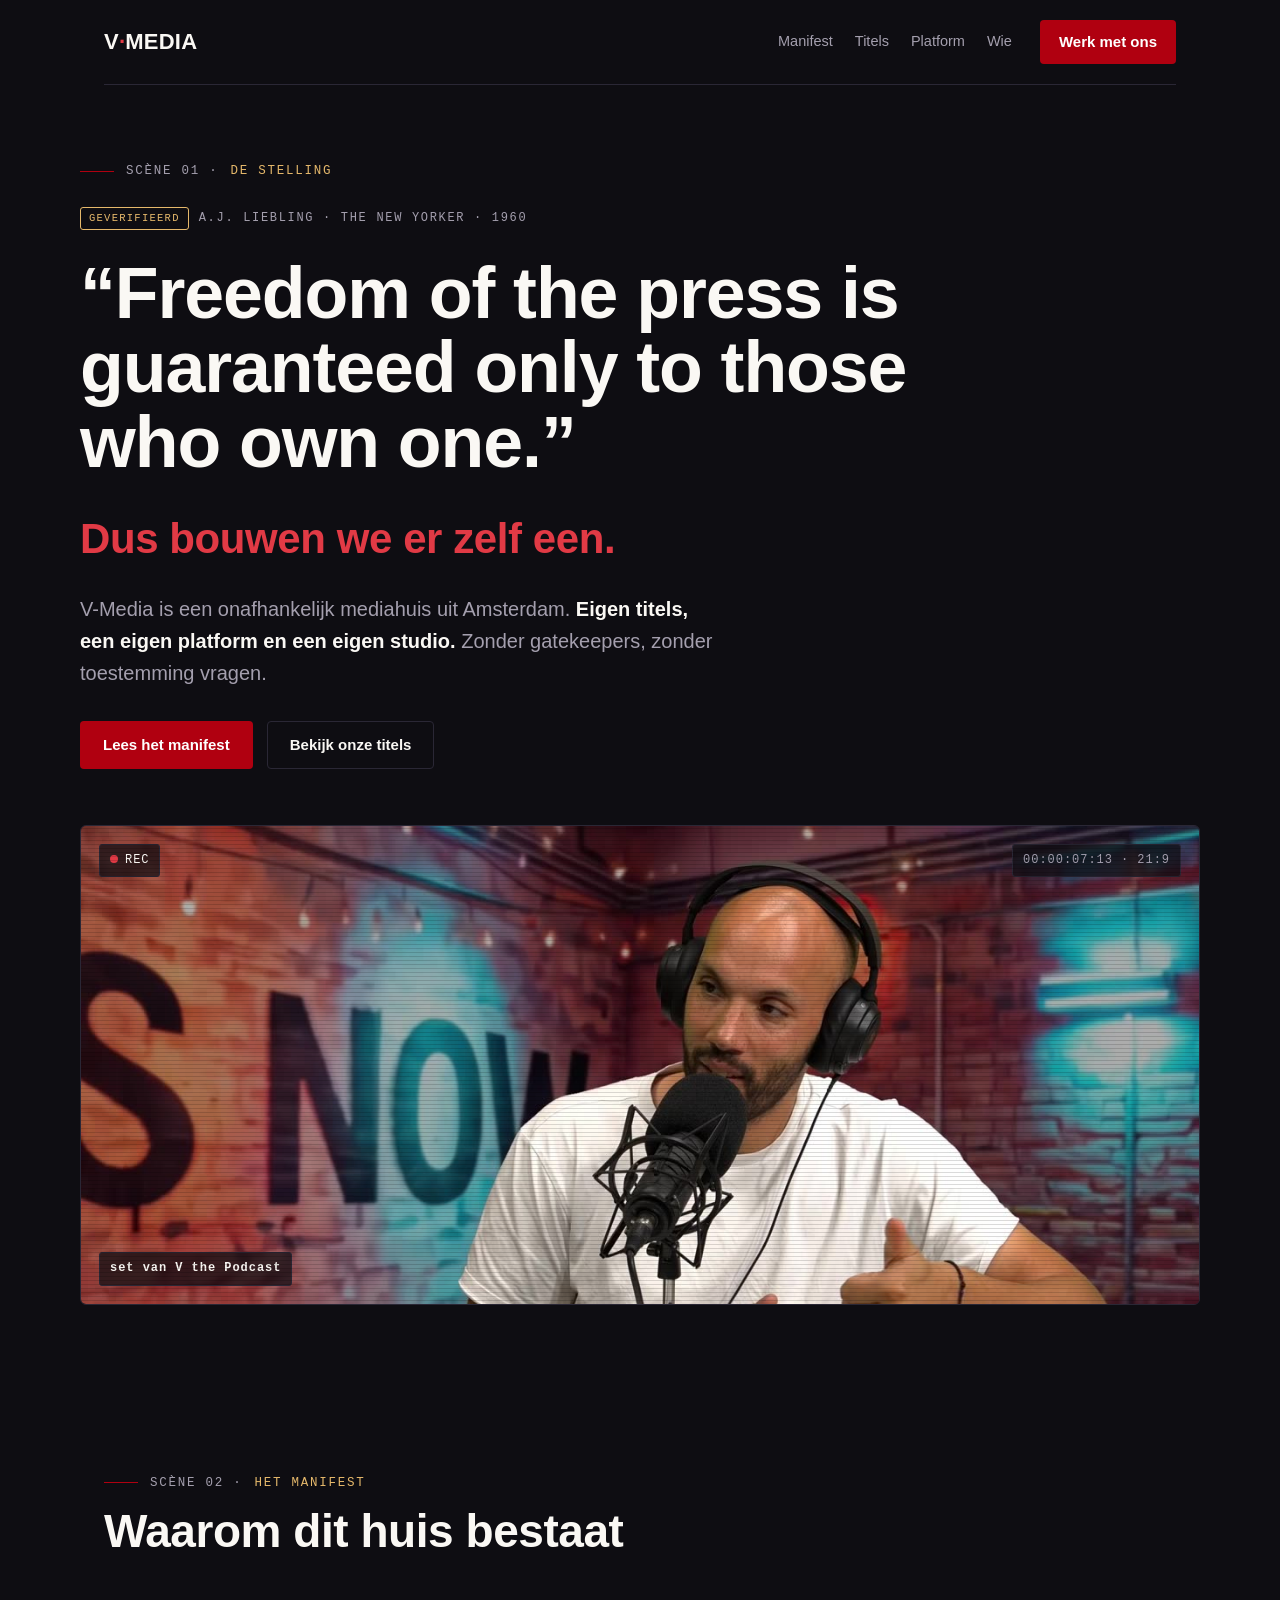
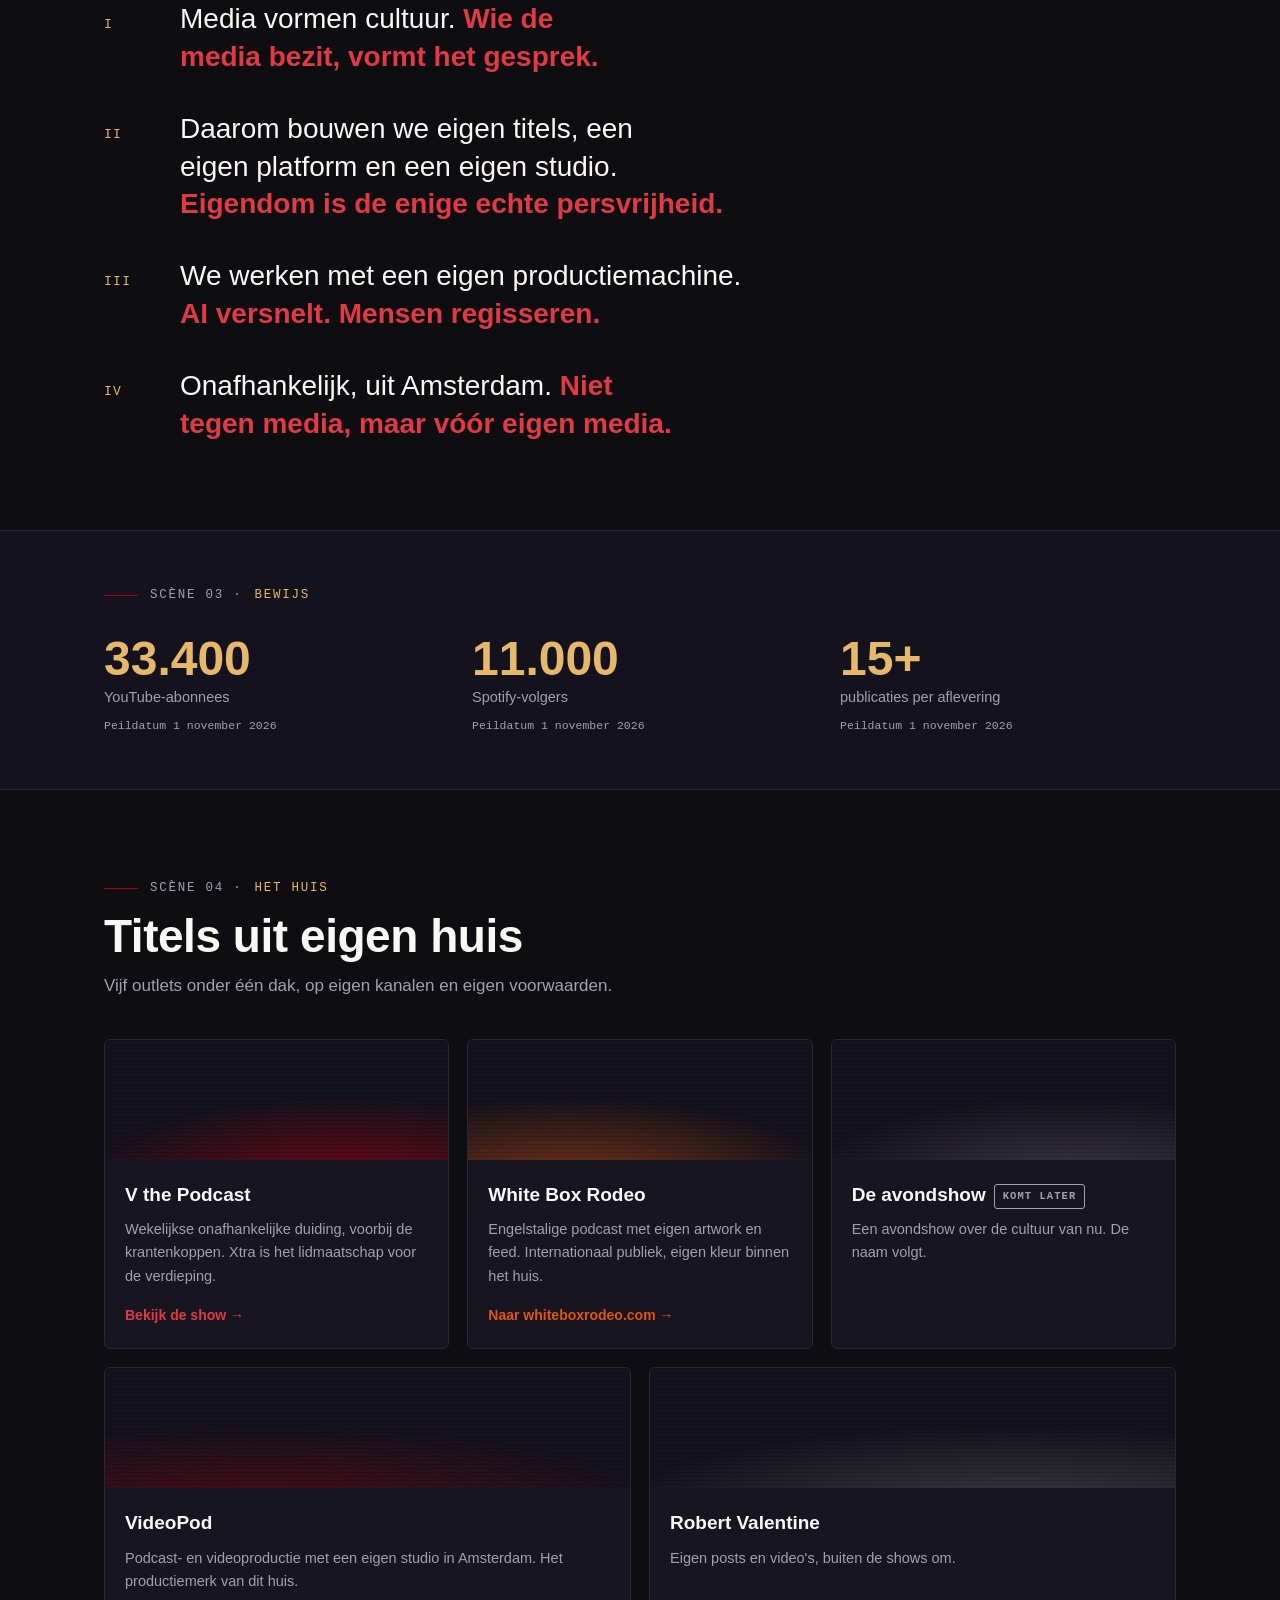
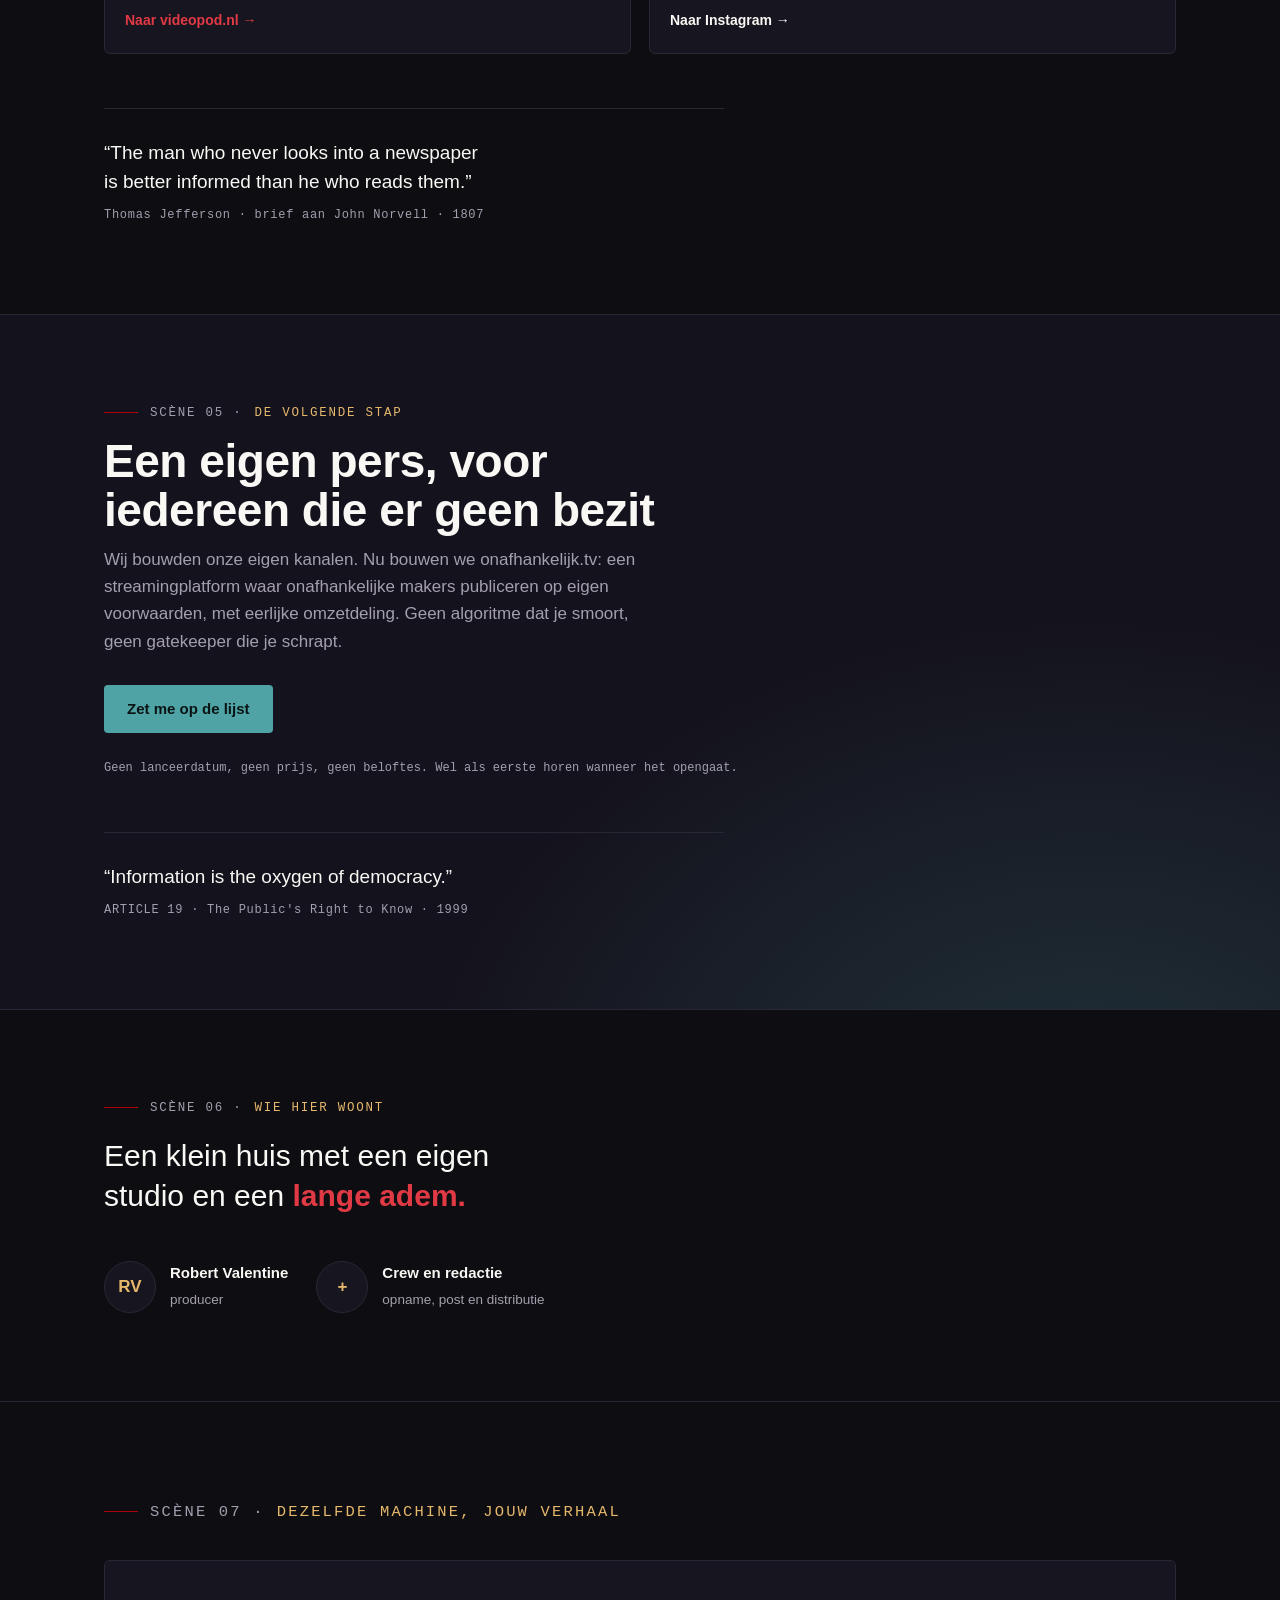
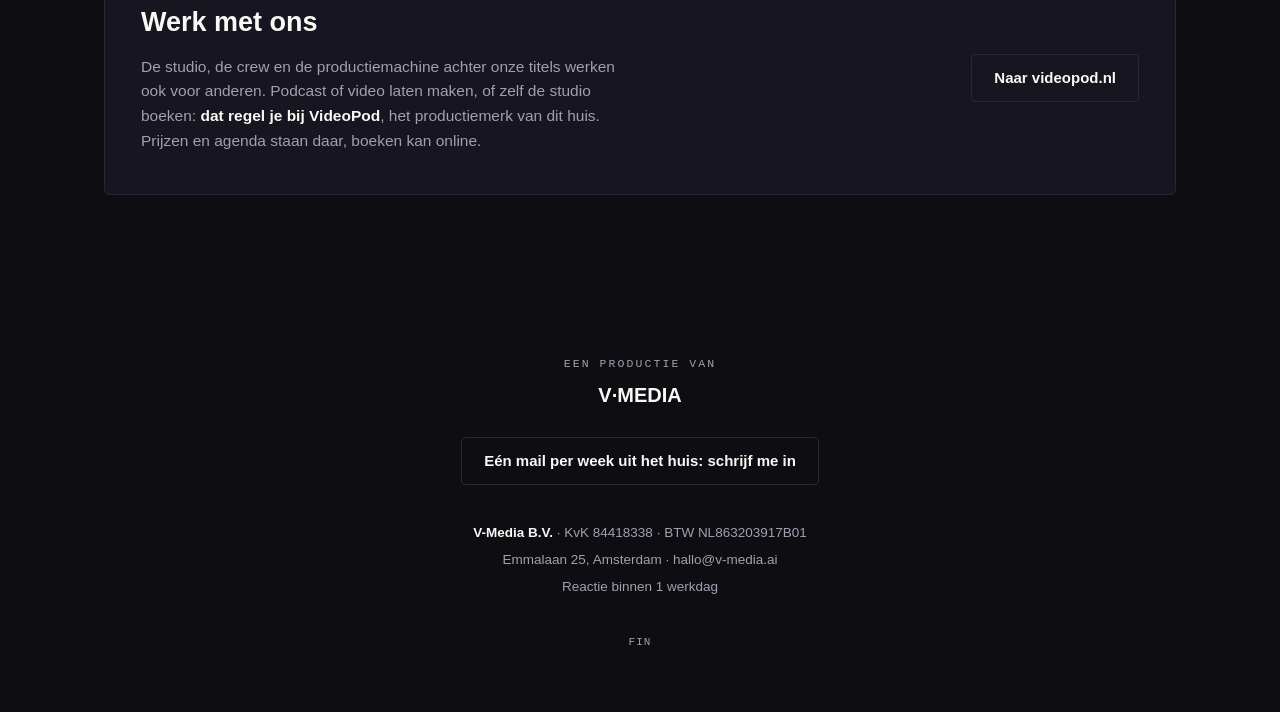
==== index.html @ cf132380 "Build van v-media-site 6c18a04 Co-Authored-By: Claude Opus 5.5 <noreply@anthropic.com> Claude-Sessio" ====
<!DOCTYPE html><!--jQRej7s9h_ayGuc3BGPLX--><html lang="nl" class="__variable_103bdb"><head><meta charSet="utf-8"/><meta name="viewport" content="width=device-width, initial-scale=1"/><link rel="preload" href="/_next/static/media/33553e7595b74ccf-s.p.woff2" as="font" crossorigin="" type="font/woff2"/><link rel="stylesheet" href="/_next/static/css/d4a048a63f5aab7f.css" data-precedence="next"/><link rel="preload" as="script" fetchPriority="low" href="/_next/static/chunks/webpack-fbfb137963a72838.js"/><script src="/_next/static/chunks/4bd1b696-c023c6e3521b1417.js" async=""></script><script src="/_next/static/chunks/255-2005b055456c798b.js" async=""></script><script src="/_next/static/chunks/main-app-2f49406aa0a2609e.js" async=""></script><script src="/_next/static/chunks/app/page-d8cf8e15bb39ef29.js" async=""></script><meta name="next-size-adjust" content=""/><title>V-Media, onafhankelijk mediahuis uit amsterdam</title><meta name="description" content="V-Media is een onafhankelijk mediahuis uit Amsterdam. Eigen titels, een eigen platform en een eigen studio. Zonder gatekeepers, zonder toestemming vragen."/><link rel="canonical" href="https://v-media.ai"/><meta property="og:title" content="V-Media, onafhankelijk mediahuis uit amsterdam"/><meta property="og:description" content="V-Media is een onafhankelijk mediahuis uit Amsterdam. Eigen titels, een eigen platform en een eigen studio. Zonder gatekeepers, zonder toestemming vragen."/><meta property="og:url" content="https://v-media.ai"/><meta property="og:site_name" content="V-Media"/><meta property="og:locale" content="nl_NL"/><meta property="og:type" content="website"/><meta name="twitter:card" content="summary"/><meta name="twitter:title" content="V-Media, onafhankelijk mediahuis uit amsterdam"/><meta name="twitter:description" content="V-Media is een onafhankelijk mediahuis uit Amsterdam. Eigen titels, een eigen platform en een eigen studio. Zonder gatekeepers, zonder toestemming vragen."/><link rel="icon" href="/icon.svg?996fd08e3b7fc9ab" type="image/svg+xml" sizes="any"/><script>document.documentElement.classList.add('js')</script><script type="application/ld+json">{"@context":"https://schema.org","@graph":[{"@type":"Organization","@id":"https://v-media.ai/#organisatie","name":"V-Media","legalName":"V-Media B.V.","description":"V-Media is een onafhankelijk mediahuis uit Amsterdam. Eigen titels, een eigen platform en een eigen studio. Zonder gatekeepers, zonder toestemming vragen.","url":"https://v-media.ai","email":"hallo@v-media.ai","vatID":"NL863203917B01","identifier":{"@type":"PropertyValue","propertyID":"KvK","value":"84418338"},"address":{"@type":"PostalAddress","streetAddress":"Emmalaan 25","addressLocality":"Amsterdam","addressCountry":"NL"},"sameAs":["https://videopod.nl","https://onafhankelijk.tv","https://whiteboxrodeo.com","https://vforvalentine.com"]},{"@type":"WebSite","@id":"https://v-media.ai/#website","url":"https://v-media.ai","name":"V-Media","inLanguage":"nl-NL","publisher":{"@id":"https://v-media.ai/#organisatie"}}]}</script><script src="/_next/static/chunks/polyfills-42372ed130431b0a.js" noModule=""></script></head><body><div hidden=""><!--$--><!--/$--></div><div class="wrap"><nav aria-label="Hoofdnavigatie"><a class="wordmark" href="#top">V<span>·</span>MEDIA</a><div class="links"><a href="#manifest">Manifest</a><a href="#titels">Titels</a><a href="#platform">Platform</a><a href="#wie">Wie</a></div><a class="btn btn-primary" href="#werkmetons">Werk met ons</a></nav></div><header class="hero wrap" id="top"><p class="scene">Scène 01 · <em>De stelling</em></p><p class="bronlabel"><span class="vlabel">Geverifieerd</span>A.J. Liebling<!-- --> · <!-- -->The New Yorker<!-- --> · <!-- -->1960</p><blockquote>“<!-- -->Freedom of the press is guaranteed only to those who own one.<!-- -->”</blockquote><p class="antwoord">Dus bouwen we er zelf een.</p><p class="sub">V-Media<!-- --> is een onafhankelijk mediahuis uit Amsterdam.<!-- --> <strong>Eigen titels, een eigen platform en een eigen studio.</strong> Zonder gatekeepers, zonder toestemming vragen.</p><div class="cta-row"><a class="btn btn-primary" href="#manifest">Lees het manifest</a><a class="btn btn-ghost" href="#titels">Bekijk onze titels</a></div><div class="frame"><video class="frame-video" autoPlay="" muted="" loop="" playsInline="" preload="metadata" poster="/hero-poster.jpg" aria-label="Robert Valentine aan het woord op de set van V the Podcast"><source src="/hero-loop.mp4" type="video/mp4"/></video><span class="chip rec"><i></i>REC</span><span class="chip tc">00:00:07:13 · 21:9</span><span class="chip cap"><b>set van V the Podcast</b></span></div></header><section id="manifest"><div class="wrap"><p class="scene">Scène 02 · <em>Het manifest</em></p><h2>Waarom dit huis bestaat</h2><div class="manifest-list"><div class="stelling rv"><span class="nr">I</span><p>Media vormen cultuur.<!-- --> <b>Wie de media bezit, vormt het gesprek.</b></p></div><div class="stelling rv"><span class="nr">II</span><p>Daarom bouwen we eigen titels, een eigen platform en een eigen studio.<!-- --> <b>Eigendom is de enige echte persvrijheid.</b></p></div><div class="stelling rv"><span class="nr">III</span><p>We werken met een eigen productiemachine.<!-- --> <b>AI versnelt. Mensen regisseren.</b></p></div><div class="stelling rv"><span class="nr">IV</span><p>Onafhankelijk, uit Amsterdam.<!-- --> <b>Niet tegen media, maar vóór eigen media.</b></p></div></div></div></section><section class="stats" aria-label="Kerncijfers"><div class="wrap"><p class="scene">Scène 03 · <em>Bewijs</em></p><div class="stats-grid"><div class="stat rv"><b data-count="33400">33.400</b><span>YouTube-abonnees</span><span class="stat-peildatum">Peildatum <!-- -->1 november 2026</span></div><div class="stat rv"><b data-count="11000">11.000</b><span>Spotify-volgers</span><span class="stat-peildatum">Peildatum <!-- -->1 november 2026</span></div><div class="stat rv"><b>15<!-- -->+</b><span>publicaties per aflevering</span><span class="stat-peildatum">Peildatum <!-- -->1 november 2026</span></div></div></div></section><section id="titels"><div class="wrap"><p class="scene">Scène 04 · <em>Het huis</em></p><h2>Titels uit eigen huis</h2><p class="lede">Vijf outlets onder één dak, op eigen kanalen en eigen voorwaarden.</p><div class="kamers"><div class="kamer k-v rv"><div class="beeld"></div><div class="body"><h3>V the Podcast</h3><p>Wekelijkse onafhankelijke duiding, voorbij de krantenkoppen. Xtra is het lidmaatschap voor de verdieping.</p><a class="link" href="https://vforvalentine.com" target="_blank" rel="noopener">Bekijk de show</a></div></div><div class="kamer k-wbr rv"><div class="beeld"></div><div class="body"><h3>White Box Rodeo</h3><p>Engelstalige podcast met eigen artwork en feed. Internationaal publiek, eigen kleur binnen het huis.</p><a class="link" href="https://whiteboxrodeo.com" target="_blank" rel="noopener">Naar whiteboxrodeo.com</a></div></div><div class="kamer k-avond rv"><div class="beeld"></div><div class="body"><h3>De avondshow<span class="badge">komt later</span></h3><p>Een avondshow over de cultuur van nu. De naam volgt.</p></div></div><div class="kamer k-videopod rv"><div class="beeld"></div><div class="body"><h3>VideoPod</h3><p>Podcast- en videoproductie met een eigen studio in Amsterdam. Het productiemerk van dit huis.</p><a class="link" href="https://videopod.nl" target="_blank" rel="noopener">Naar videopod.nl</a></div></div><div class="kamer k-robert rv"><div class="beeld"></div><div class="body"><h3>Robert Valentine</h3><p>Eigen posts en video&#x27;s, buiten de shows om.</p><a class="link" href="https://www.instagram.com/robertwvalentine/" target="_blank" rel="noopener">Naar Instagram</a></div></div></div><div class="tussenquote rv"><blockquote>“<!-- -->The man who never looks into a newspaper is better informed than he who reads them.<!-- -->”</blockquote><p class="bron">Thomas Jefferson · brief aan John Norvell · 1807</p></div></div></section><section class="platform" id="platform"><div class="wrap"><p class="scene">Scène 05 · <em>De volgende stap</em></p><h2>Een eigen pers, voor iedereen die er geen bezit</h2><p class="lede">Wij bouwden onze eigen kanalen. Nu bouwen we onafhankelijk.tv: een streamingplatform waar onafhankelijke makers publiceren op eigen voorwaarden, met eerlijke omzetdeling. Geen algoritme dat je smoort, geen gatekeeper die je schrapt.</p><div class="cta-row"><a class="btn btn-primary" href="mailto:hallo@v-media.ai?subject=Wachtlijst%20onafhankelijk.tv">Zet me op de lijst</a></div><p class="peildatum">Geen lanceerdatum, geen prijs, geen beloftes. Wel als eerste horen wanneer het opengaat.</p><div class="tussenquote rv"><blockquote>“<!-- -->Information is the oxygen of democracy.<!-- -->”</blockquote><p class="bron">ARTICLE 19 · The Public&#x27;s Right to Know · 1999</p></div></div></section><section class="missie" id="wie"><div class="wrap"><p class="scene">Scène 06 · <em>Wie hier woont</em></p><p class="statement">Een klein huis met een eigen studio en een<!-- --> <b>lange adem.</b></p><div class="team"><div class="lid rv"><span class="av" aria-hidden="true">RV</span><div><b>Robert Valentine</b><span>producer</span></div></div><div class="lid rv"><span class="av" aria-hidden="true">+</span><div><b>Crew en redactie</b><span>opname, post en distributie</span></div></div></div></div></section><section class="werk" id="werkmetons"><div class="wrap"><p class="scene">Scène 07 · <em>Dezelfde machine, jouw verhaal</em></p><div class="kader rv"><div><h3>Werk met ons</h3><p>De studio, de crew en de productiemachine achter onze titels werken ook voor anderen. Podcast of video laten maken, of zelf de studio boeken:<!-- --> <b>dat regel je bij VideoPod</b>, het productiemerk van dit huis. Prijzen en agenda staan daar, boeken kan online.</p></div><a class="btn btn-ghost" href="https://videopod.nl" target="_blank" rel="noopener">Naar videopod.nl</a></div></div></section><footer><div class="wrap"><p class="rol">Een productie van</p><p class="naam">V·MEDIA</p><div class="nieuwsbrief"><a class="btn btn-ghost" href="mailto:hallo@v-media.ai?subject=Nieuwsbrief%20V-Media">Eén mail per week uit het huis: schrijf me in</a></div><p class="cred"><b>V-Media B.V.</b> · KvK <!-- -->84418338<!-- --> · BTW <!-- -->NL863203917B01<br/>Emmalaan 25, Amsterdam<!-- --> · <a href="mailto:hallo@v-media.ai">hallo@v-media.ai</a><br/>Reactie binnen 1 werkdag</p><p class="eind">FIN</p></div></footer><!--$--><!--/$--><script src="/_next/static/chunks/webpack-fbfb137963a72838.js" id="_R_" async=""></script><script>(self.__next_f=self.__next_f||[]).push([0])</script><script>self.__next_f.push([1,"1:\"$Sreact.fragment\"\n2:I[9766,[],\"\"]\n3:I[8924,[],\"\"]\n11:I[7150,[],\"\"]\n:HL[\"/_next/static/media/33553e7595b74ccf-s.p.woff2\",\"font\",{\"crossOrigin\":\"\",\"type\":\"font/woff2\"}]\n:HL[\"/_next/static/css/d4a048a63f5aab7f.css\",\"style\"]\n"])</script><script>self.__next_f.push([1,"0:{\"P\":null,\"b\":\"jQRej7s9h-ayGuc3BGPLX\",\"p\":\"\",\"c\":[\"\",\"\"],\"i\":false,\"f\":[[[\"\",{\"children\":[\"__PAGE__\",{}]},\"$undefined\",\"$undefined\",true],[\"\",[\"$\",\"$1\",\"c\",{\"children\":[[[\"$\",\"link\",\"0\",{\"rel\":\"stylesheet\",\"href\":\"/_next/static/css/d4a048a63f5aab7f.css\",\"precedence\":\"next\",\"crossOrigin\":\"$undefined\",\"nonce\":\"$undefined\"}]],[\"$\",\"html\",null,{\"lang\":\"nl\",\"className\":\"__variable_103bdb\",\"children\":[[\"$\",\"head\",null,{\"children\":[[\"$\",\"script\",null,{\"dangerouslySetInnerHTML\":{\"__html\":\"document.documentElement.classList.add('js')\"}}],[\"$\",\"script\",null,{\"type\":\"application/ld+json\",\"dangerouslySetInnerHTML\":{\"__html\":\"{\\\"@context\\\":\\\"https://schema.org\\\",\\\"@graph\\\":[{\\\"@type\\\":\\\"Organization\\\",\\\"@id\\\":\\\"https://v-media.ai/#organisatie\\\",\\\"name\\\":\\\"V-Media\\\",\\\"legalName\\\":\\\"V-Media B.V.\\\",\\\"description\\\":\\\"V-Media is een onafhankelijk mediahuis uit Amsterdam. Eigen titels, een eigen platform en een eigen studio. Zonder gatekeepers, zonder toestemming vragen.\\\",\\\"url\\\":\\\"https://v-media.ai\\\",\\\"email\\\":\\\"hallo@v-media.ai\\\",\\\"vatID\\\":\\\"NL863203917B01\\\",\\\"identifier\\\":{\\\"@type\\\":\\\"PropertyValue\\\",\\\"propertyID\\\":\\\"KvK\\\",\\\"value\\\":\\\"84418338\\\"},\\\"address\\\":{\\\"@type\\\":\\\"PostalAddress\\\",\\\"streetAddress\\\":\\\"Emmalaan 25\\\",\\\"addressLocality\\\":\\\"Amsterdam\\\",\\\"addressCountry\\\":\\\"NL\\\"},\\\"sameAs\\\":[\\\"https://videopod.nl\\\",\\\"https://onafhankelijk.tv\\\",\\\"https://whiteboxrodeo.com\\\",\\\"https://vforvalentine.com\\\"]},{\\\"@type\\\":\\\"WebSite\\\",\\\"@id\\\":\\\"https://v-media.ai/#website\\\",\\\"url\\\":\\\"https://v-media.ai\\\",\\\"name\\\":\\\"V-Media\\\",\\\"inLanguage\\\":\\\"nl-NL\\\",\\\"publisher\\\":{\\\"@id\\\":\\\"https://v-media.ai/#organisatie\\\"}}]}\"}}]]}],[\"$\",\"body\",null,{\"children\":[\"$\",\"$L2\",null,{\"parallelRouterKey\":\"children\",\"error\":\"$undefined\",\"errorStyles\":\"$undefined\",\"errorScripts\":\"$undefined\",\"template\":[\"$\",\"$L3\",null,{}],\"templateStyles\":\"$undefined\",\"templateScripts\":\"$undefined\",\"notFound\":[[[\"$\",\"title\",null,{\"children\":\"404: This page could not be found.\"}],[\"$\",\"div\",null,{\"style\":{\"fontFamily\":\"system-ui,\\\"Segoe UI\\\",Roboto,Helvetica,Arial,sans-serif,\\\"Apple Color Emoji\\\",\\\"Segoe UI Emoji\\\"\",\"height\":\"100vh\",\"textAlign\":\"center\",\"display\":\"flex\",\"flexDirection\":\"column\",\"alignItems\":\"center\",\"justifyContent\":\"center\"},\"children\":[\"$\",\"div\",null,{\"children\":[[\"$\",\"style\",null,{\"dangerouslySetInnerHTML\":{\"__html\":\"body{color:#000;background:#fff;margin:0}.next-error-h1{border-right:1px solid rgba(0,0,0,.3)}@media (prefers-color-scheme:dark){body{color:#fff;background:#000}.next-error-h1{border-right:1px solid rgba(255,255,255,.3)}}\"}}],[\"$\",\"h1\",null,{\"className\":\"next-error-h1\",\"style\":{\"display\":\"inline-block\",\"margin\":\"0 20px 0 0\",\"padding\":\"0 23px 0 0\",\"fontSize\":24,\"fontWeight\":500,\"verticalAlign\":\"top\",\"lineHeight\":\"49px\"},\"children\":404}],[\"$\",\"div\",null,{\"style\":{\"display\":\"inline-block\"},\"children\":[\"$\",\"h2\",null,{\"style\":{\"fontSize\":14,\"fontWeight\":400,\"lineHeight\":\"49px\",\"margin\":0},\"children\":\"This page could not be found.\"}]}]]}]}]],[]],\"forbidden\":\"$undefined\",\"unauthorized\":\"$undefined\"}]}]]}]]}],{\"children\":[\"__PAGE__\",[\"$\",\"$1\",\"c\",{\"children\":[[[\"$\",\"div\",null,{\"className\":\"wrap\",\"children\":[\"$\",\"nav\",null,{\"aria-label\":\"Hoofdnavigatie\",\"children\":[[\"$\",\"a\",null,{\"className\":\"wordmark\",\"href\":\"#top\",\"children\":[\"V\",[\"$\",\"span\",null,{\"children\":\"·\"}],\"MEDIA\"]}],[\"$\",\"div\",null,{\"className\":\"links\",\"children\":[[\"$\",\"a\",null,{\"href\":\"#manifest\",\"children\":\"Manifest\"}],[\"$\",\"a\",null,{\"href\":\"#titels\",\"children\":\"Titels\"}],[\"$\",\"a\",null,{\"href\":\"#platform\",\"children\":\"Platform\"}],[\"$\",\"a\",null,{\"href\":\"#wie\",\"children\":\"Wie\"}]]}],[\"$\",\"a\",null,{\"className\":\"btn btn-primary\",\"href\":\"#werkmetons\",\"children\":\"Werk met ons\"}]]}]}],[\"$\",\"header\",null,{\"className\":\"hero wrap\",\"id\":\"top\",\"children\":[[\"$\",\"p\",null,{\"className\":\"scene\",\"children\":[\"Scène 01 · \",[\"$\",\"em\",null,{\"children\":\"De stelling\"}]]}],[\"$\",\"p\",null,{\"className\":\"bronlabel\",\"children\":[[\"$\",\"span\",null,{\"className\":\"vlabel\",\"children\":\"Geverifieerd\"}],\"A.J. Liebling\",\" · \",\"The New Yorker\",\" · \",1960]}],[\"$\",\"blockquote\",null,{\"children\":[\"“\",\"Freedom of the press is guaranteed only to those who own one.\",\"”\"]}],[\"$\",\"p\",null,{\"className\":\"antwoord\",\"children\":\"Dus bouwen we er zelf een.\"}],[\"$\",\"p\",null,{\"className\":\"sub\",\"children\":[\"V-Media\",\" is een onafhankelijk mediahuis uit Amsterdam.\",\" \",[\"$\",\"strong\",null,{\"children\":\"Eigen titels, een eigen platform en een eigen studio.\"}],\" Zonder gatekeepers, zonder toestemming vragen.\"]}],[\"$\",\"div\",null,{\"className\":\"cta-row\",\"children\":[\"$L4\",\"$L5\"]}],\"$L6\"]}],\"$L7\",\"$L8\",\"$L9\",\"$La\",\"$Lb\",\"$Lc\",\"$Ld\",\"$Le\"],null,\"$Lf\"]}],{},null,false]},null,false],\"$L10\",false]],\"m\":\"$undefined\",\"G\":[\"$11\",[]],\"s\":false,\"S\":true}\n"])</script><script>self.__next_f.push([1,"12:I[364,[\"974\",\"static/chunks/app/page-d8cf8e15bb39ef29.js\"],\"Effects\"]\n13:I[4431,[],\"OutletBoundary\"]\n15:I[5278,[],\"AsyncMetadataOutlet\"]\n17:I[4431,[],\"ViewportBoundary\"]\n19:I[4431,[],\"MetadataBoundary\"]\n1a:\"$Sreact.suspense\"\n4:[\"$\",\"a\",null,{\"className\":\"btn btn-primary\",\"href\":\"#manifest\",\"children\":\"Lees het manifest\"}]\n5:[\"$\",\"a\",null,{\"className\":\"btn btn-ghost\",\"href\":\"#titels\",\"children\":\"Bekijk onze titels\"}]\n6:[\"$\",\"div\",null,{\"className\":\"frame\",\"children\":[[\"$\",\"video\",null,{\"className\":\"frame-video\",\"autoPlay\":true,\"muted\":true,\"loop\":true,\"playsInline\":true,\"preload\":\"metadata\",\"poster\":\"/hero-poster.jpg\",\"aria-label\":\"Robert Valentine aan het woord op de set van V the Podcast\",\"children\":[\"$\",\"source\",null,{\"src\":\"/hero-loop.mp4\",\"type\":\"video/mp4\"}]}],[\"$\",\"span\",null,{\"className\":\"chip rec\",\"children\":[[\"$\",\"i\",null,{}],\"REC\"]}],[\"$\",\"span\",null,{\"className\":\"chip tc\",\"children\":\"00:00:07:13 · 21:9\"}],[\"$\",\"span\",null,{\"className\":\"chip cap\",\"children\":[\"$\",\"b\",null,{\"children\":\"set van V the Podcast\"}]}]]}]\n"])</script><script>self.__next_f.push([1,"7:[\"$\",\"section\",null,{\"id\":\"manifest\",\"children\":[\"$\",\"div\",null,{\"className\":\"wrap\",\"children\":[[\"$\",\"p\",null,{\"className\":\"scene\",\"children\":[\"Scène 02 · \",[\"$\",\"em\",null,{\"children\":\"Het manifest\"}]]}],[\"$\",\"h2\",null,{\"children\":\"Waarom dit huis bestaat\"}],[\"$\",\"div\",null,{\"className\":\"manifest-list\",\"children\":[[\"$\",\"div\",\"I\",{\"className\":\"stelling rv\",\"children\":[[\"$\",\"span\",null,{\"className\":\"nr\",\"children\":\"I\"}],[\"$\",\"p\",null,{\"children\":[\"Media vormen cultuur.\",\" \",[\"$\",\"b\",null,{\"children\":\"Wie de media bezit, vormt het gesprek.\"}]]}]]}],[\"$\",\"div\",\"II\",{\"className\":\"stelling rv\",\"children\":[[\"$\",\"span\",null,{\"className\":\"nr\",\"children\":\"II\"}],[\"$\",\"p\",null,{\"children\":[\"Daarom bouwen we eigen titels, een eigen platform en een eigen studio.\",\" \",[\"$\",\"b\",null,{\"children\":\"Eigendom is de enige echte persvrijheid.\"}]]}]]}],[\"$\",\"div\",\"III\",{\"className\":\"stelling rv\",\"children\":[[\"$\",\"span\",null,{\"className\":\"nr\",\"children\":\"III\"}],[\"$\",\"p\",null,{\"children\":[\"We werken met een eigen productiemachine.\",\" \",[\"$\",\"b\",null,{\"children\":\"AI versnelt. Mensen regisseren.\"}]]}]]}],[\"$\",\"div\",\"IV\",{\"className\":\"stelling rv\",\"children\":[[\"$\",\"span\",null,{\"className\":\"nr\",\"children\":\"IV\"}],[\"$\",\"p\",null,{\"children\":[\"Onafhankelijk, uit Amsterdam.\",\" \",[\"$\",\"b\",null,{\"children\":\"Niet tegen media, maar vóór eigen media.\"}]]}]]}]]}]]}]}]\n"])</script><script>self.__next_f.push([1,"8:[\"$\",\"section\",null,{\"className\":\"stats\",\"aria-label\":\"Kerncijfers\",\"children\":[\"$\",\"div\",null,{\"className\":\"wrap\",\"children\":[[\"$\",\"p\",null,{\"className\":\"scene\",\"children\":[\"Scène 03 · \",[\"$\",\"em\",null,{\"children\":\"Bewijs\"}]]}],[\"$\",\"div\",null,{\"className\":\"stats-grid\",\"children\":[[\"$\",\"div\",\"YouTube-abonnees\",{\"className\":\"stat rv\",\"children\":[[\"$\",\"b\",null,{\"data-count\":33400,\"children\":[\"33.400\",\"\"]}],[\"$\",\"span\",null,{\"children\":\"YouTube-abonnees\"}],[\"$\",\"span\",null,{\"className\":\"stat-peildatum\",\"children\":[\"Peildatum \",\"1 november 2026\"]}]]}],[\"$\",\"div\",\"Spotify-volgers\",{\"className\":\"stat rv\",\"children\":[[\"$\",\"b\",null,{\"data-count\":11000,\"children\":[\"11.000\",\"\"]}],[\"$\",\"span\",null,{\"children\":\"Spotify-volgers\"}],[\"$\",\"span\",null,{\"className\":\"stat-peildatum\",\"children\":[\"Peildatum \",\"1 november 2026\"]}]]}],[\"$\",\"div\",\"publicaties per aflevering\",{\"className\":\"stat rv\",\"children\":[[\"$\",\"b\",null,{\"data-count\":\"$undefined\",\"children\":[\"15\",\"+\"]}],[\"$\",\"span\",null,{\"children\":\"publicaties per aflevering\"}],[\"$\",\"span\",null,{\"className\":\"stat-peildatum\",\"children\":[\"Peildatum \",\"1 november 2026\"]}]]}]]}]]}]}]\n"])</script><script>self.__next_f.push([1,"9:[\"$\",\"section\",null,{\"id\":\"titels\",\"children\":[\"$\",\"div\",null,{\"className\":\"wrap\",\"children\":[[\"$\",\"p\",null,{\"className\":\"scene\",\"children\":[\"Scène 04 · \",[\"$\",\"em\",null,{\"children\":\"Het huis\"}]]}],[\"$\",\"h2\",null,{\"children\":\"Titels uit eigen huis\"}],[\"$\",\"p\",null,{\"className\":\"lede\",\"children\":\"Vijf outlets onder één dak, op eigen kanalen en eigen voorwaarden.\"}],[\"$\",\"div\",null,{\"className\":\"kamers\",\"children\":[[\"$\",\"div\",\"v-the-podcast\",{\"className\":\"kamer k-v rv\",\"children\":[[\"$\",\"div\",null,{\"className\":\"beeld\"}],[\"$\",\"div\",null,{\"className\":\"body\",\"children\":[[\"$\",\"h3\",null,{\"children\":[\"V the Podcast\",\"$undefined\"]}],[\"$\",\"p\",null,{\"children\":\"Wekelijkse onafhankelijke duiding, voorbij de krantenkoppen. Xtra is het lidmaatschap voor de verdieping.\"}],[\"$\",\"a\",null,{\"className\":\"link\",\"href\":\"https://vforvalentine.com\",\"target\":\"_blank\",\"rel\":\"noopener\",\"children\":\"Bekijk de show\"}]]}]]}],[\"$\",\"div\",\"white-box-rodeo\",{\"className\":\"kamer k-wbr rv\",\"children\":[[\"$\",\"div\",null,{\"className\":\"beeld\"}],[\"$\",\"div\",null,{\"className\":\"body\",\"children\":[[\"$\",\"h3\",null,{\"children\":[\"White Box Rodeo\",\"$undefined\"]}],[\"$\",\"p\",null,{\"children\":\"Engelstalige podcast met eigen artwork en feed. Internationaal publiek, eigen kleur binnen het huis.\"}],[\"$\",\"a\",null,{\"className\":\"link\",\"href\":\"https://whiteboxrodeo.com\",\"target\":\"_blank\",\"rel\":\"noopener\",\"children\":\"Naar whiteboxrodeo.com\"}]]}]]}],[\"$\",\"div\",\"avondshow\",{\"className\":\"kamer k-avond rv\",\"children\":[[\"$\",\"div\",null,{\"className\":\"beeld\"}],[\"$\",\"div\",null,{\"className\":\"body\",\"children\":[[\"$\",\"h3\",null,{\"children\":[\"De avondshow\",[\"$\",\"span\",null,{\"className\":\"badge\",\"children\":\"komt later\"}]]}],[\"$\",\"p\",null,{\"children\":\"Een avondshow over de cultuur van nu. De naam volgt.\"}],\"$undefined\"]}]]}],[\"$\",\"div\",\"videopod\",{\"className\":\"kamer k-videopod rv\",\"children\":[[\"$\",\"div\",null,{\"className\":\"beeld\"}],[\"$\",\"div\",null,{\"className\":\"body\",\"children\":[[\"$\",\"h3\",null,{\"children\":[\"VideoPod\",\"$undefined\"]}],[\"$\",\"p\",null,{\"children\":\"Podcast- en videoproductie met een eigen studio in Amsterdam. Het productiemerk van dit huis.\"}],[\"$\",\"a\",null,{\"className\":\"link\",\"href\":\"https://videopod.nl\",\"target\":\"_blank\",\"rel\":\"noopener\",\"children\":\"Naar videopod.nl\"}]]}]]}],[\"$\",\"div\",\"robert-valentine\",{\"className\":\"kamer k-robert rv\",\"children\":[[\"$\",\"div\",null,{\"className\":\"beeld\"}],[\"$\",\"div\",null,{\"className\":\"body\",\"children\":[[\"$\",\"h3\",null,{\"children\":[\"Robert Valentine\",\"$undefined\"]}],[\"$\",\"p\",null,{\"children\":\"Eigen posts en video's, buiten de shows om.\"}],[\"$\",\"a\",null,{\"className\":\"link\",\"href\":\"https://www.instagram.com/robertwvalentine/\",\"target\":\"_blank\",\"rel\":\"noopener\",\"children\":\"Naar Instagram\"}]]}]]}]]}],[\"$\",\"div\",null,{\"className\":\"tussenquote rv\",\"children\":[[\"$\",\"blockquote\",null,{\"children\":[\"“\",\"The man who never looks into a newspaper is better informed than he who reads them.\",\"”\"]}],[\"$\",\"p\",null,{\"className\":\"bron\",\"children\":\"Thomas Jefferson · brief aan John Norvell · 1807\"}]]}]]}]}]\n"])</script><script>self.__next_f.push([1,"a:[\"$\",\"section\",null,{\"className\":\"platform\",\"id\":\"platform\",\"children\":[\"$\",\"div\",null,{\"className\":\"wrap\",\"children\":[[\"$\",\"p\",null,{\"className\":\"scene\",\"children\":[\"Scène 05 · \",[\"$\",\"em\",null,{\"children\":\"De volgende stap\"}]]}],[\"$\",\"h2\",null,{\"children\":\"Een eigen pers, voor iedereen die er geen bezit\"}],[\"$\",\"p\",null,{\"className\":\"lede\",\"children\":\"Wij bouwden onze eigen kanalen. Nu bouwen we onafhankelijk.tv: een streamingplatform waar onafhankelijke makers publiceren op eigen voorwaarden, met eerlijke omzetdeling. Geen algoritme dat je smoort, geen gatekeeper die je schrapt.\"}],[\"$\",\"div\",null,{\"className\":\"cta-row\",\"children\":[\"$\",\"a\",null,{\"className\":\"btn btn-primary\",\"href\":\"mailto:hallo@v-media.ai?subject=Wachtlijst%20onafhankelijk.tv\",\"children\":\"Zet me op de lijst\"}]}],[\"$\",\"p\",null,{\"className\":\"peildatum\",\"children\":\"Geen lanceerdatum, geen prijs, geen beloftes. Wel als eerste horen wanneer het opengaat.\"}],[\"$\",\"div\",null,{\"className\":\"tussenquote rv\",\"children\":[[\"$\",\"blockquote\",null,{\"children\":[\"“\",\"Information is the oxygen of democracy.\",\"”\"]}],[\"$\",\"p\",null,{\"className\":\"bron\",\"children\":\"ARTICLE 19 · The Public's Right to Know · 1999\"}]]}]]}]}]\n"])</script><script>self.__next_f.push([1,"b:[\"$\",\"section\",null,{\"className\":\"missie\",\"id\":\"wie\",\"children\":[\"$\",\"div\",null,{\"className\":\"wrap\",\"children\":[[\"$\",\"p\",null,{\"className\":\"scene\",\"children\":[\"Scène 06 · \",[\"$\",\"em\",null,{\"children\":\"Wie hier woont\"}]]}],[\"$\",\"p\",null,{\"className\":\"statement\",\"children\":[\"Een klein huis met een eigen studio en een\",\" \",[\"$\",\"b\",null,{\"children\":\"lange adem.\"}]]}],[\"$\",\"div\",null,{\"className\":\"team\",\"children\":[[\"$\",\"div\",\"Robert Valentine\",{\"className\":\"lid rv\",\"children\":[[\"$\",\"span\",null,{\"className\":\"av\",\"aria-hidden\":\"true\",\"children\":\"RV\"}],[\"$\",\"div\",null,{\"children\":[[\"$\",\"b\",null,{\"children\":\"Robert Valentine\"}],[\"$\",\"span\",null,{\"children\":\"producer\"}]]}]]}],[\"$\",\"div\",\"Crew en redactie\",{\"className\":\"lid rv\",\"children\":[[\"$\",\"span\",null,{\"className\":\"av\",\"aria-hidden\":\"true\",\"children\":\"+\"}],[\"$\",\"div\",null,{\"children\":[[\"$\",\"b\",null,{\"children\":\"Crew en redactie\"}],[\"$\",\"span\",null,{\"children\":\"opname, post en distributie\"}]]}]]}]]}]]}]}]\n"])</script><script>self.__next_f.push([1,"c:[\"$\",\"section\",null,{\"className\":\"werk\",\"id\":\"werkmetons\",\"children\":[\"$\",\"div\",null,{\"className\":\"wrap\",\"children\":[[\"$\",\"p\",null,{\"className\":\"scene\",\"children\":[\"Scène 07 · \",[\"$\",\"em\",null,{\"children\":\"Dezelfde machine, jouw verhaal\"}]]}],[\"$\",\"div\",null,{\"className\":\"kader rv\",\"children\":[[\"$\",\"div\",null,{\"children\":[[\"$\",\"h3\",null,{\"children\":\"Werk met ons\"}],[\"$\",\"p\",null,{\"children\":[\"De studio, de crew en de productiemachine achter onze titels werken ook voor anderen. Podcast of video laten maken, of zelf de studio boeken:\",\" \",[\"$\",\"b\",null,{\"children\":\"dat regel je bij VideoPod\"}],\", het productiemerk van dit huis. Prijzen en agenda staan daar, boeken kan online.\"]}]]}],[\"$\",\"a\",null,{\"className\":\"btn btn-ghost\",\"href\":\"https://videopod.nl\",\"target\":\"_blank\",\"rel\":\"noopener\",\"children\":\"Naar videopod.nl\"}]]}]]}]}]\n"])</script><script>self.__next_f.push([1,"d:[\"$\",\"footer\",null,{\"children\":[\"$\",\"div\",null,{\"className\":\"wrap\",\"children\":[[\"$\",\"p\",null,{\"className\":\"rol\",\"children\":\"Een productie van\"}],[\"$\",\"p\",null,{\"className\":\"naam\",\"children\":\"V·MEDIA\"}],[\"$\",\"div\",null,{\"className\":\"nieuwsbrief\",\"children\":[\"$\",\"a\",null,{\"className\":\"btn btn-ghost\",\"href\":\"mailto:hallo@v-media.ai?subject=Nieuwsbrief%20V-Media\",\"children\":\"Eén mail per week uit het huis: schrijf me in\"}]}],[\"$\",\"p\",null,{\"className\":\"cred\",\"children\":[[\"$\",\"b\",null,{\"children\":\"V-Media B.V.\"}],\" · KvK \",\"84418338\",\" · BTW \",\"NL863203917B01\",[\"$\",\"br\",null,{}],\"Emmalaan 25, Amsterdam\",\" · \",[\"$\",\"a\",null,{\"href\":\"mailto:hallo@v-media.ai\",\"children\":\"hallo@v-media.ai\"}],[\"$\",\"br\",null,{}],\"Reactie binnen 1 werkdag\"]}],[\"$\",\"p\",null,{\"className\":\"eind\",\"children\":\"FIN\"}]]}]}]\n"])</script><script>self.__next_f.push([1,"e:[\"$\",\"$L12\",null,{}]\nf:[\"$\",\"$L13\",null,{\"children\":[\"$L14\",[\"$\",\"$L15\",null,{\"promise\":\"$@16\"}]]}]\n10:[\"$\",\"$1\",\"h\",{\"children\":[null,[[\"$\",\"$L17\",null,{\"children\":\"$L18\"}],[\"$\",\"meta\",null,{\"name\":\"next-size-adjust\",\"content\":\"\"}]],[\"$\",\"$L19\",null,{\"children\":[\"$\",\"div\",null,{\"hidden\":true,\"children\":[\"$\",\"$1a\",null,{\"fallback\":null,\"children\":\"$L1b\"}]}]}]]}]\n"])</script><script>self.__next_f.push([1,"18:[[\"$\",\"meta\",\"0\",{\"charSet\":\"utf-8\"}],[\"$\",\"meta\",\"1\",{\"name\":\"viewport\",\"content\":\"width=device-width, initial-scale=1\"}]]\n14:null\n"])</script><script>self.__next_f.push([1,"1c:I[622,[],\"IconMark\"]\n"])</script><script>self.__next_f.push([1,"16:{\"metadata\":[[\"$\",\"title\",\"0\",{\"children\":\"V-Media, onafhankelijk mediahuis uit amsterdam\"}],[\"$\",\"meta\",\"1\",{\"name\":\"description\",\"content\":\"V-Media is een onafhankelijk mediahuis uit Amsterdam. Eigen titels, een eigen platform en een eigen studio. Zonder gatekeepers, zonder toestemming vragen.\"}],[\"$\",\"link\",\"2\",{\"rel\":\"canonical\",\"href\":\"https://v-media.ai\"}],[\"$\",\"meta\",\"3\",{\"property\":\"og:title\",\"content\":\"V-Media, onafhankelijk mediahuis uit amsterdam\"}],[\"$\",\"meta\",\"4\",{\"property\":\"og:description\",\"content\":\"V-Media is een onafhankelijk mediahuis uit Amsterdam. Eigen titels, een eigen platform en een eigen studio. Zonder gatekeepers, zonder toestemming vragen.\"}],[\"$\",\"meta\",\"5\",{\"property\":\"og:url\",\"content\":\"https://v-media.ai\"}],[\"$\",\"meta\",\"6\",{\"property\":\"og:site_name\",\"content\":\"V-Media\"}],[\"$\",\"meta\",\"7\",{\"property\":\"og:locale\",\"content\":\"nl_NL\"}],[\"$\",\"meta\",\"8\",{\"property\":\"og:type\",\"content\":\"website\"}],[\"$\",\"meta\",\"9\",{\"name\":\"twitter:card\",\"content\":\"summary\"}],[\"$\",\"meta\",\"10\",{\"name\":\"twitter:title\",\"content\":\"V-Media, onafhankelijk mediahuis uit amsterdam\"}],[\"$\",\"meta\",\"11\",{\"name\":\"twitter:description\",\"content\":\"V-Media is een onafhankelijk mediahuis uit Amsterdam. Eigen titels, een eigen platform en een eigen studio. Zonder gatekeepers, zonder toestemming vragen.\"}],[\"$\",\"link\",\"12\",{\"rel\":\"icon\",\"href\":\"/icon.svg?996fd08e3b7fc9ab\",\"type\":\"image/svg+xml\",\"sizes\":\"any\"}],[\"$\",\"$L1c\",\"13\",{}]],\"error\":null,\"digest\":\"$undefined\"}\n"])</script><script>self.__next_f.push([1,"1b:\"$16:metadata\"\n"])</script></body></html>
---- _next/static/css/d4a048a63f5aab7f.css ----
@font-face{font-family:bricolage;src:url(/_next/static/media/33553e7595b74ccf-s.p.woff2) format("woff2");font-display:swap;font-weight:500 800}@font-face{font-family:bricolage Fallback;src:local("Arial");ascent-override:91.48%;descent-override:26.56%;line-gap-override:0.00%;size-adjust:101.66%}.__className_103bdb{font-family:bricolage,bricolage Fallback}.__variable_103bdb{--font-bricolage:"bricolage","bricolage Fallback"}

/*! tailwindcss v4.3.3 | MIT License | https://tailwindcss.com */@layer theme{:host,:root{--font-sans:-apple-system,BlinkMacSystemFont,"Segoe UI",Roboto,"Helvetica Neue","Noto Sans",Arial,sans-serif,"Apple Color Emoji","Segoe UI Emoji","Segoe UI Symbol","Noto Color Emoji";--font-mono:ui-monospace,SFMono-Regular,Menlo,Monaco,Consolas,"Liberation Mono","Courier New",monospace;--default-font-family:var(--font-sans);--default-mono-font-family:var(--font-mono)}}@layer base{*,::backdrop,:after,:before{box-sizing:border-box;border:0 solid;margin:0;padding:0}::file-selector-button{box-sizing:border-box;border:0 solid;margin:0;padding:0}:host,html{-webkit-text-size-adjust:100%;tab-size:4;line-height:1.5;font-family:var(--default-font-family,-apple-system,BlinkMacSystemFont,"Segoe UI",Roboto,"Helvetica Neue","Noto Sans",Arial,sans-serif,"Apple Color Emoji","Segoe UI Emoji","Segoe UI Symbol","Noto Color Emoji");font-feature-settings:var(--default-font-feature-settings,normal);font-variation-settings:var(--default-font-variation-settings,normal);-webkit-tap-highlight-color:transparent}hr{height:0;color:inherit;border-top-width:1px}abbr:where([title]){-webkit-text-decoration:underline dotted;text-decoration:underline dotted}h1,h2,h3,h4,h5,h6{font-size:inherit;font-weight:inherit}a{color:inherit;-webkit-text-decoration:inherit;text-decoration:inherit}b,strong{font-weight:bolder}code,kbd,pre,samp{font-family:var(--default-mono-font-family,ui-monospace,SFMono-Regular,Menlo,Monaco,Consolas,"Liberation Mono","Courier New",monospace);font-feature-settings:var(--default-mono-font-feature-settings,normal);font-variation-settings:var(--default-mono-font-variation-settings,normal);font-size:1em}small{font-size:80%}sub,sup{vertical-align:baseline;font-size:75%;line-height:0;position:relative}sub{bottom:-.25em}sup{top:-.5em}table{text-indent:0;border-color:inherit;border-collapse:collapse}:-moz-focusring:where(:not(iframe)){outline:auto}progress{vertical-align:baseline}summary{display:list-item}menu,ol,ul{list-style:none}audio,canvas,embed,iframe,img,object,svg,video{vertical-align:middle;display:block}img,video{max-width:100%;height:auto}button,input,optgroup,select,textarea{font:inherit;font-feature-settings:inherit;font-variation-settings:inherit;letter-spacing:inherit;color:inherit;opacity:1;background-color:#0000;border-radius:0}::file-selector-button{font:inherit;font-feature-settings:inherit;font-variation-settings:inherit;letter-spacing:inherit;color:inherit;opacity:1;background-color:#0000;border-radius:0}:where(select:is([multiple],[size])) optgroup{font-weight:bolder}:where(select:is([multiple],[size])) optgroup option{padding-inline-start:20px}::file-selector-button{margin-inline-end:4px}::placeholder{opacity:1}@supports (not ((-webkit-appearance:-apple-pay-button))) or (contain-intrinsic-size:1px){::placeholder{color:currentColor}@supports (color:color-mix(in lab,red,red)){::placeholder{color:color-mix(in oklab,currentcolor 50%,transparent)}}}textarea{resize:vertical}::-webkit-search-decoration{-webkit-appearance:none}::-webkit-date-and-time-value{min-height:1lh;text-align:inherit}::-webkit-datetime-edit{display:inline-flex}::-webkit-datetime-edit-fields-wrapper{padding:0}::-webkit-datetime-edit,::-webkit-datetime-edit-year-field{padding-block:0}::-webkit-datetime-edit-day-field,::-webkit-datetime-edit-month-field{padding-block:0}::-webkit-datetime-edit-hour-field,::-webkit-datetime-edit-minute-field{padding-block:0}::-webkit-datetime-edit-millisecond-field,::-webkit-datetime-edit-second-field{padding-block:0}::-webkit-datetime-edit-meridiem-field{padding-block:0}::-webkit-calendar-picker-indicator{line-height:1}:-moz-ui-invalid{box-shadow:none}button,input:where([type=button],[type=reset],[type=submit]){appearance:button}::file-selector-button{appearance:button}::-webkit-inner-spin-button,::-webkit-outer-spin-button{height:auto}[hidden]:where(:not([hidden=until-found])){display:none!important}}@layer components;@layer utilities{.absolute{position:absolute}}:root{--bg:#0e0d12;--bg-2:#14121c;--panel:#17151f;--line:#2a2735;--ink:#faf8f4;--muted:#a49fae;--accent:#b00010;--accent-hi:#e13a45;--gold:#e5b86b;--wbr:#e1560f;--teal:#4fa3a5;--disp:var(--font-bricolage),"Avenir Next","Helvetica Neue",sans-serif;--body:-apple-system,BlinkMacSystemFont,"Segoe UI",Roboto,"Helvetica Neue",sans-serif;--mono:ui-monospace,"SF Mono",SFMono-Regular,Menlo,monospace}html{scroll-behavior:smooth}body{background:var(--bg);color:var(--ink);font-family:var(--body);-webkit-font-smoothing:antialiased;margin:0;font-size:17px;line-height:1.6}::selection{background:var(--accent);color:var(--ink)}a{color:inherit}.wrap{max-width:1120px;margin:0 auto;padding:0 24px}nav{border-bottom:1px solid var(--line);align-items:center;gap:28px;padding:20px 0;display:flex}.wordmark{font-family:var(--disp);letter-spacing:.01em;font-size:22px;font-weight:800;text-decoration:none}.wordmark span{color:var(--accent-hi)}nav .links{flex-wrap:wrap;gap:22px;margin-left:auto;display:flex}nav .links a{color:var(--muted);font-size:14.5px;text-decoration:none}nav .links a:focus-visible,nav .links a:hover{color:var(--ink)}.btn{border:1px solid #0000;border-radius:4px;padding:11px 22px;font-size:15px;font-weight:600;text-decoration:none;transition:transform .15s,background .15s;display:inline-block}.btn:focus-visible{outline:2px solid var(--gold);outline-offset:2px}.btn-primary{background:var(--accent);color:#fff}.btn-primary:hover{background:#c9101f;transform:translateY(-1px)}.btn-ghost{border-color:var(--line);color:var(--ink)}.btn-ghost:hover{border-color:var(--muted)}nav .btn{padding:9px 18px}.scene{font-family:var(--mono);letter-spacing:.14em;color:var(--muted);text-transform:uppercase;align-items:center;gap:12px;font-size:12.5px;display:flex}.scene:before{content:"";background:var(--accent);width:34px;height:1px}.scene em{color:var(--gold);font-style:normal}section{padding:88px 0}h1,h2,h3{font-family:var(--disp);text-wrap:balance;margin:0}h2{letter-spacing:-.01em;margin:14px 0 10px;font-size:clamp(30px,4.4vw,46px);font-weight:800;line-height:1.08}.lede{color:var(--muted);max-width:62ch;margin:8px 0 0}.hero{padding:76px 0 80px}.bronlabel{font-family:var(--mono);letter-spacing:.14em;text-transform:uppercase;color:var(--muted);flex-wrap:wrap;align-items:center;gap:10px;margin-top:26px;font-size:12px;display:flex}.vlabel{border:1px solid var(--gold);color:var(--gold);letter-spacing:.12em;border-radius:3px;padding:2px 8px;font-size:10.5px;display:inline-block}.hero blockquote{letter-spacing:-.015em;max-width:21ch;font-size:clamp(34px,5.6vw,72px);line-height:1.04}.hero .antwoord,.hero blockquote{font-family:var(--disp);margin:26px 0 0;font-weight:800}.hero .antwoord{color:var(--accent-hi);letter-spacing:-.01em;font-size:clamp(24px,3.4vw,42px)}.hero p.sub{color:var(--muted);max-width:58ch;margin:20px 0 32px;font-size:clamp(17px,1.9vw,20px)}.hero p.sub strong{color:var(--ink);font-weight:600}.cta-row{flex-wrap:wrap;gap:14px;display:flex}.frame{aspect-ratio:21/9;border:1px solid var(--line);background:radial-gradient(120% 90% at 78% 108%,#b0001080,#0000 55%),radial-gradient(70% 60% at 12% -10%,#b0001029,#0000 60%),radial-gradient(45% 70% at 50% 55%,#e5b86b12,#0000 70%),linear-gradient(#141220,#0d0b13);border-radius:6px;margin-top:56px;position:relative;overflow:hidden}.frame:after{content:"";pointer-events:none;background:repeating-linear-gradient(0deg,#0000 0 3px,#00000024 3px 4px);position:absolute;inset:0}.frame-video{object-fit:cover;object-position:58% 40%;width:100%;height:100%;display:block;position:absolute;inset:0}.chip{font-family:var(--mono);letter-spacing:.08em;border:1px solid var(--line);color:var(--ink);-webkit-backdrop-filter:blur(2px);backdrop-filter:blur(2px);background:#0e0d12b8;border-radius:3px;padding:6px 10px;font-size:12px;position:absolute}.chip.rec{top:18px;left:18px}.chip.rec i{background:var(--accent-hi);border-radius:50%;width:8px;height:8px;margin-right:7px;animation:blink 1.4s step-end infinite;display:inline-block}@keyframes blink{50%{opacity:.25}}.chip.tc{color:var(--muted);top:18px;right:18px}.chip.cap{color:var(--muted);bottom:18px;left:18px}.chip.cap b{color:var(--ink);font-weight:600}.manifest-list{gap:34px;max-width:780px;margin-top:44px;display:grid}.stelling{grid-template-columns:56px 1fr;align-items:baseline;gap:20px;display:grid}.stelling .nr{font-family:var(--mono);color:var(--gold);letter-spacing:.1em;font-size:13px}.stelling p{font-family:var(--disp);text-wrap:balance;margin:0;font-size:clamp(20px,2.6vw,28px);font-weight:500;line-height:1.35}.stelling p b{color:var(--accent-hi);font-weight:800}.stats{border-top:1px solid var(--line);border-bottom:1px solid var(--line);background:var(--bg-2);padding:54px 0}.stats-grid{grid-template-columns:repeat(auto-fit,minmax(190px,1fr));gap:32px;margin-top:30px;display:grid}.stat b{font-family:var(--disp);color:var(--gold);font-variant-numeric:tabular-nums;font-size:clamp(34px,4vw,48px);font-weight:800;line-height:1;display:block}.stat span{color:var(--muted);font-size:14.5px}.stat .stat-peildatum{font-family:var(--mono);margin-top:6px;font-size:11.5px;display:block}.peildatum{font-family:var(--mono);color:var(--muted);margin-top:26px;font-size:12px}.kamers{grid-template-columns:repeat(6,1fr);gap:18px;margin-top:40px;display:grid}.kamers .kamer{grid-column:span 2}.kamers .kamer:nth-child(n+4){grid-column:span 3}.kamer{border:1px solid var(--line);background:var(--panel);border-radius:6px;flex-direction:column;display:flex;overflow:hidden}.kamer .beeld{height:120px;position:relative}.kamer .beeld:after{content:"";background:repeating-linear-gradient(0deg,#0000 0 3px,#00000029 3px 4px);position:absolute;inset:0}.kamer .body{flex-direction:column;flex:1;padding:20px 20px 22px;display:flex}.kamer h3{font-size:19px;font-weight:800}.kamer p{color:var(--muted);margin:8px 0 16px;font-size:14.5px}.kamer .link{margin-top:auto;font-size:14px;font-weight:600;text-decoration:none}.kamer .link:after{content:" →"}.badge{font-family:var(--mono);letter-spacing:.1em;text-transform:uppercase;vertical-align:2px;border-radius:3px;margin-left:8px;padding:3px 8px;font-size:10.5px;display:inline-block}.k-v .beeld{background:radial-gradient(130% 120% at 70% 120%,#b0001099,transparent 60%),var(--bg-2)}.k-v .link{color:var(--accent-hi)}.k-wbr .beeld{background:radial-gradient(130% 120% at 30% 120%,#e1560f80,transparent 60%),var(--bg-2)}.k-wbr .link{color:var(--wbr)}.k-avond .beeld{background:radial-gradient(130% 120% at 70% 120%,#a49fae47,transparent 60%),var(--bg-2)}.k-avond .badge{border:1px solid var(--muted);color:var(--muted)}.k-videopod .beeld{background:radial-gradient(130% 120% at 30% 120%,#b0001061,transparent 60%),var(--bg-2)}.k-videopod .link{color:var(--accent-hi)}.k-robert .beeld{background:radial-gradient(130% 120% at 70% 120%,#faf8f42e,transparent 60%),var(--bg-2)}.k-robert .link{color:var(--ink)}.platform{background:radial-gradient(90% 130% at 85% 120%,#4fa3a538,transparent 60%),var(--bg-2);border-top:1px solid var(--line);border-bottom:1px solid var(--line)}.platform h2{max-width:22ch}.platform .lede{max-width:58ch}.platform .cta-row{margin-top:30px}.platform .btn-primary{background:var(--teal);color:#0b1414}.platform .btn-primary:hover{background:#63b5b7}.tussenquote{border-top:1px solid var(--line);max-width:620px;margin-top:54px;padding-top:30px}.tussenquote blockquote{font-family:var(--disp);color:var(--ink);text-wrap:balance;margin:0;font-size:19px;font-weight:500;line-height:1.5}.tussenquote .bron{font-family:var(--mono);color:var(--muted);letter-spacing:.06em;margin:10px 0 0;font-size:12px}.missie p.statement{font-family:var(--disp);text-wrap:balance;max-width:30ch;margin:18px 0 0;font-size:clamp(21px,2.8vw,30px);font-weight:500;line-height:1.35}.missie p.statement b{color:var(--accent-hi);font-weight:800}.team{flex-wrap:wrap;gap:28px;margin-top:44px}.lid,.team{display:flex}.lid{align-items:center;gap:14px}.lid .av{width:52px;height:52px;font-family:var(--disp);background:var(--panel);border:1px solid var(--line);color:var(--gold);border-radius:50%;place-items:center;font-size:17px;font-weight:800;display:grid}.lid b{font-size:15px;display:block}.lid span{color:var(--muted);font-size:13.5px}.werk{border-top:1px solid var(--line)}.werk .kader{border:1px solid var(--line);background:var(--panel);border-radius:6px;grid-template-columns:1fr auto;align-items:center;gap:28px;margin-top:36px;padding:40px 36px;display:grid}.werk h3{font-size:clamp(21px,2.6vw,27px);font-weight:800}.werk p{color:var(--muted);max-width:58ch;margin:10px 0 0;font-size:15.5px}.werk p b{color:var(--ink);font-weight:600}@media (max-width:760px){.werk .kader{grid-template-columns:1fr}}footer{text-align:center;padding:72px 0 60px}footer .rol{font-family:var(--mono);letter-spacing:.18em;text-transform:uppercase;color:var(--muted);font-size:11.5px}footer .naam{font-family:var(--disp);margin:6px 0 26px;font-size:20px;font-weight:800}footer .nieuwsbrief{margin:0 auto 34px}footer .cred{color:var(--muted);font-size:13.5px;line-height:2}footer .cred b{color:var(--ink);font-weight:600}footer .eind{font-family:var(--mono);color:var(--muted);letter-spacing:.1em;margin-top:34px;font-size:11px}.js .rv{opacity:0;transition:opacity .6s,transform .6s;transform:translateY(14px)}.js .rv.on{opacity:1;transform:none}@media (prefers-reduced-motion:reduce){html{scroll-behavior:auto}.js .rv{opacity:1;transition:none;transform:none}.chip.rec i{animation:none}.btn{transition:none}}@media (max-width:640px){nav .links{display:none}.kamers{grid-template-columns:1fr}.kamers .kamer,.kamers .kamer:nth-child(n+4){grid-column:auto}.frame{aspect-ratio:16/10}.stelling{grid-template-columns:40px 1fr;gap:12px}section{padding:64px 0}}
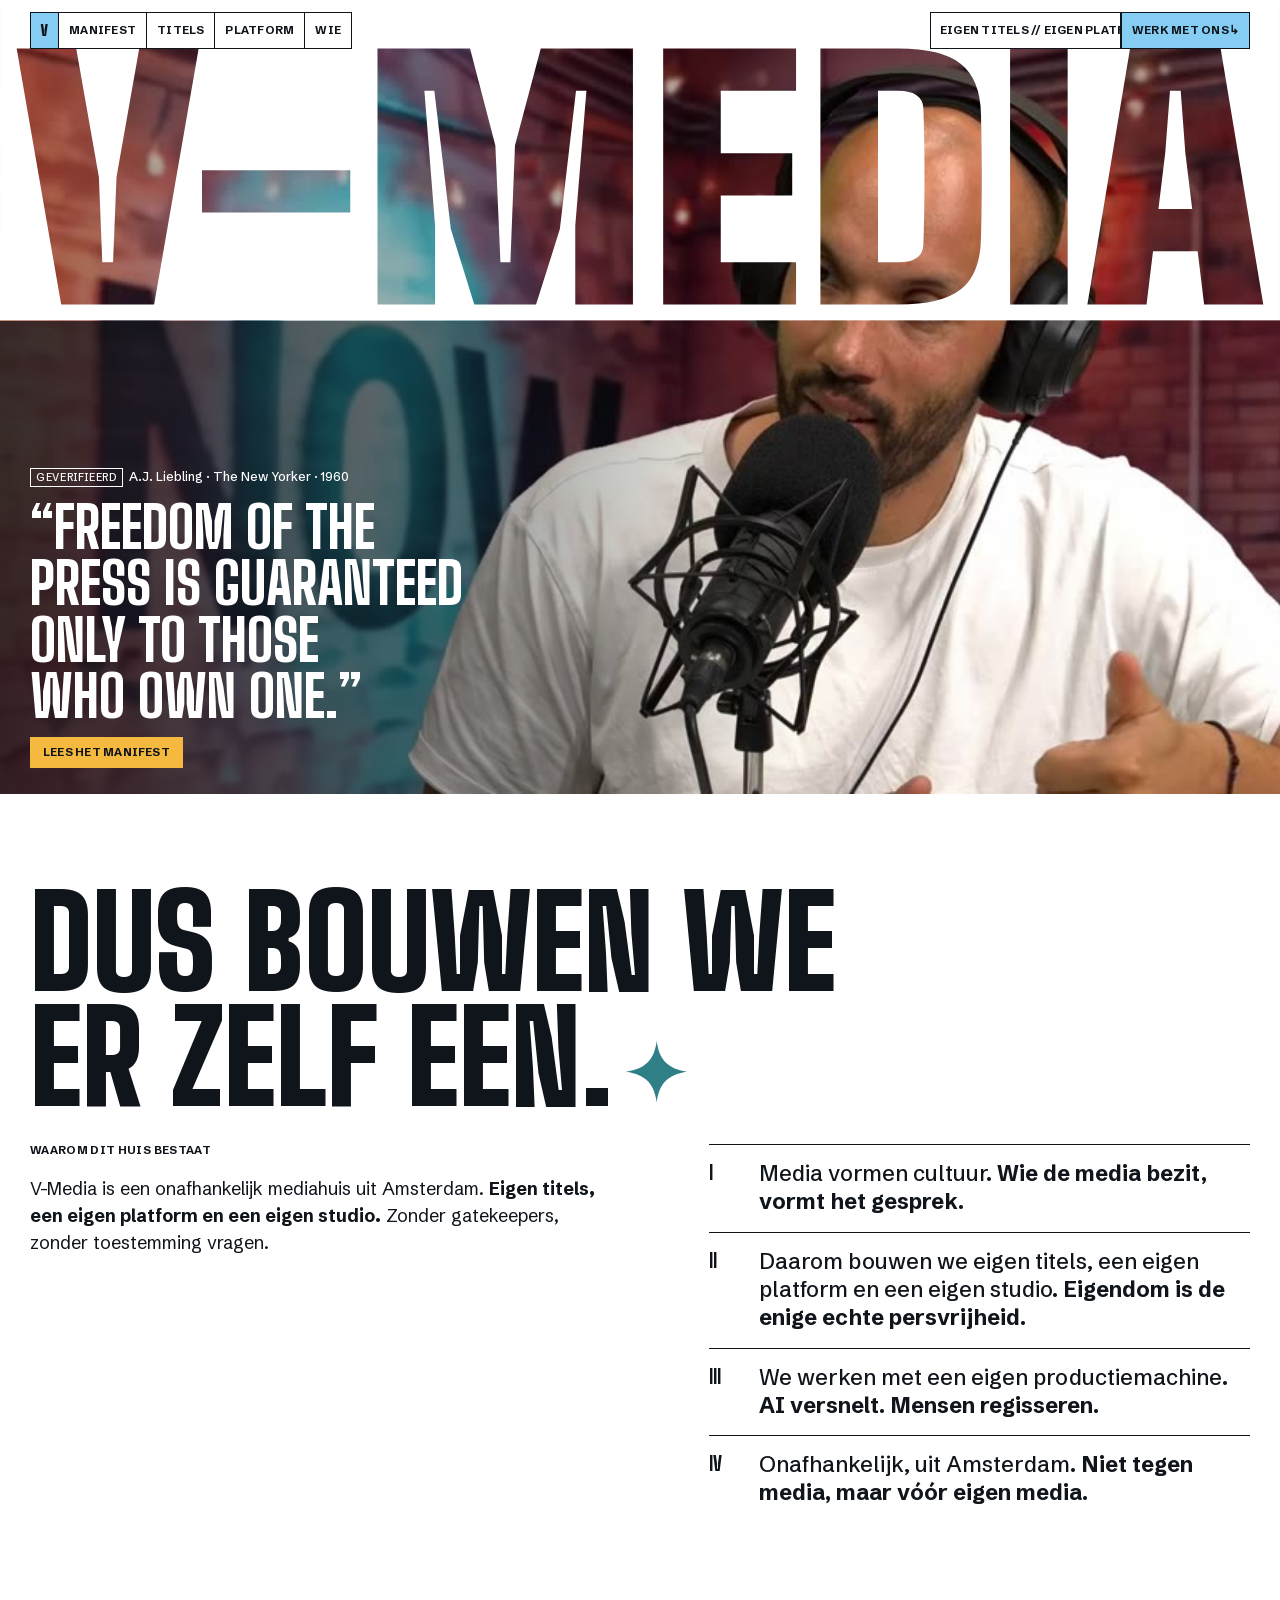
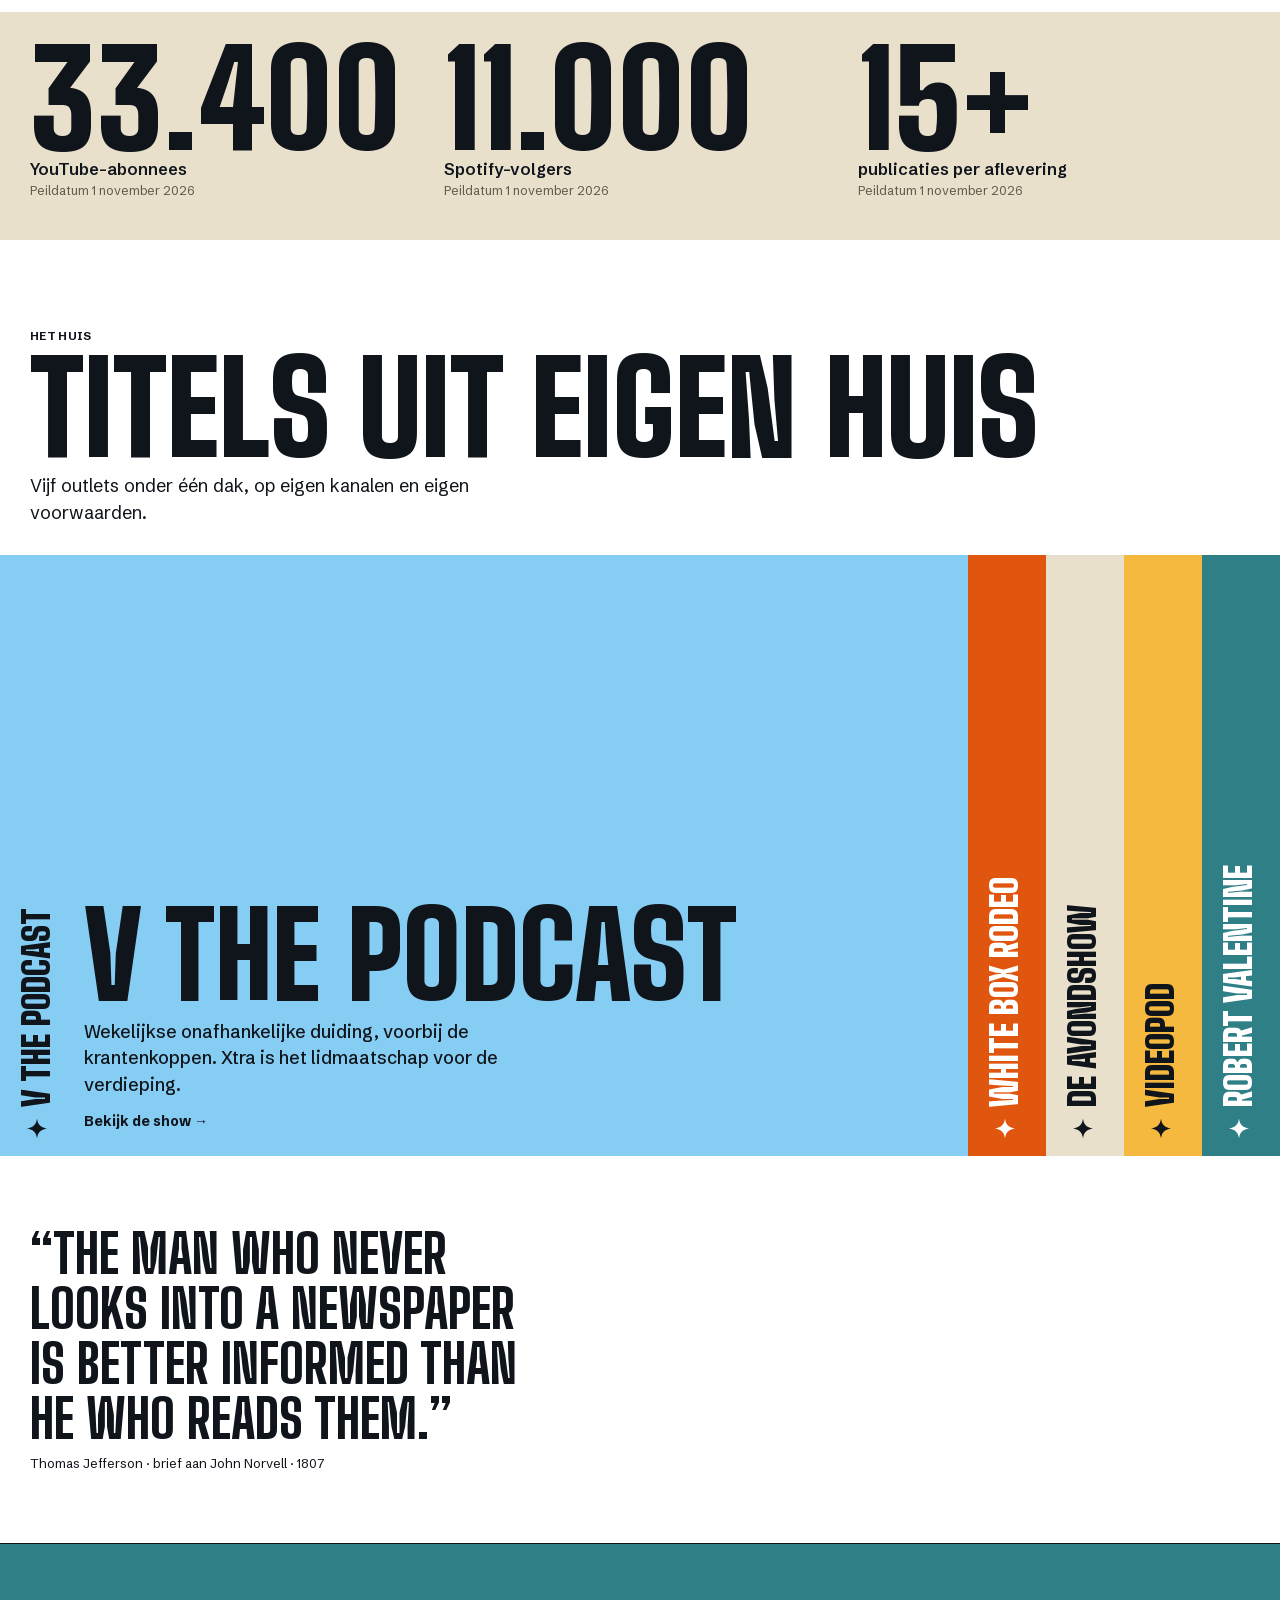
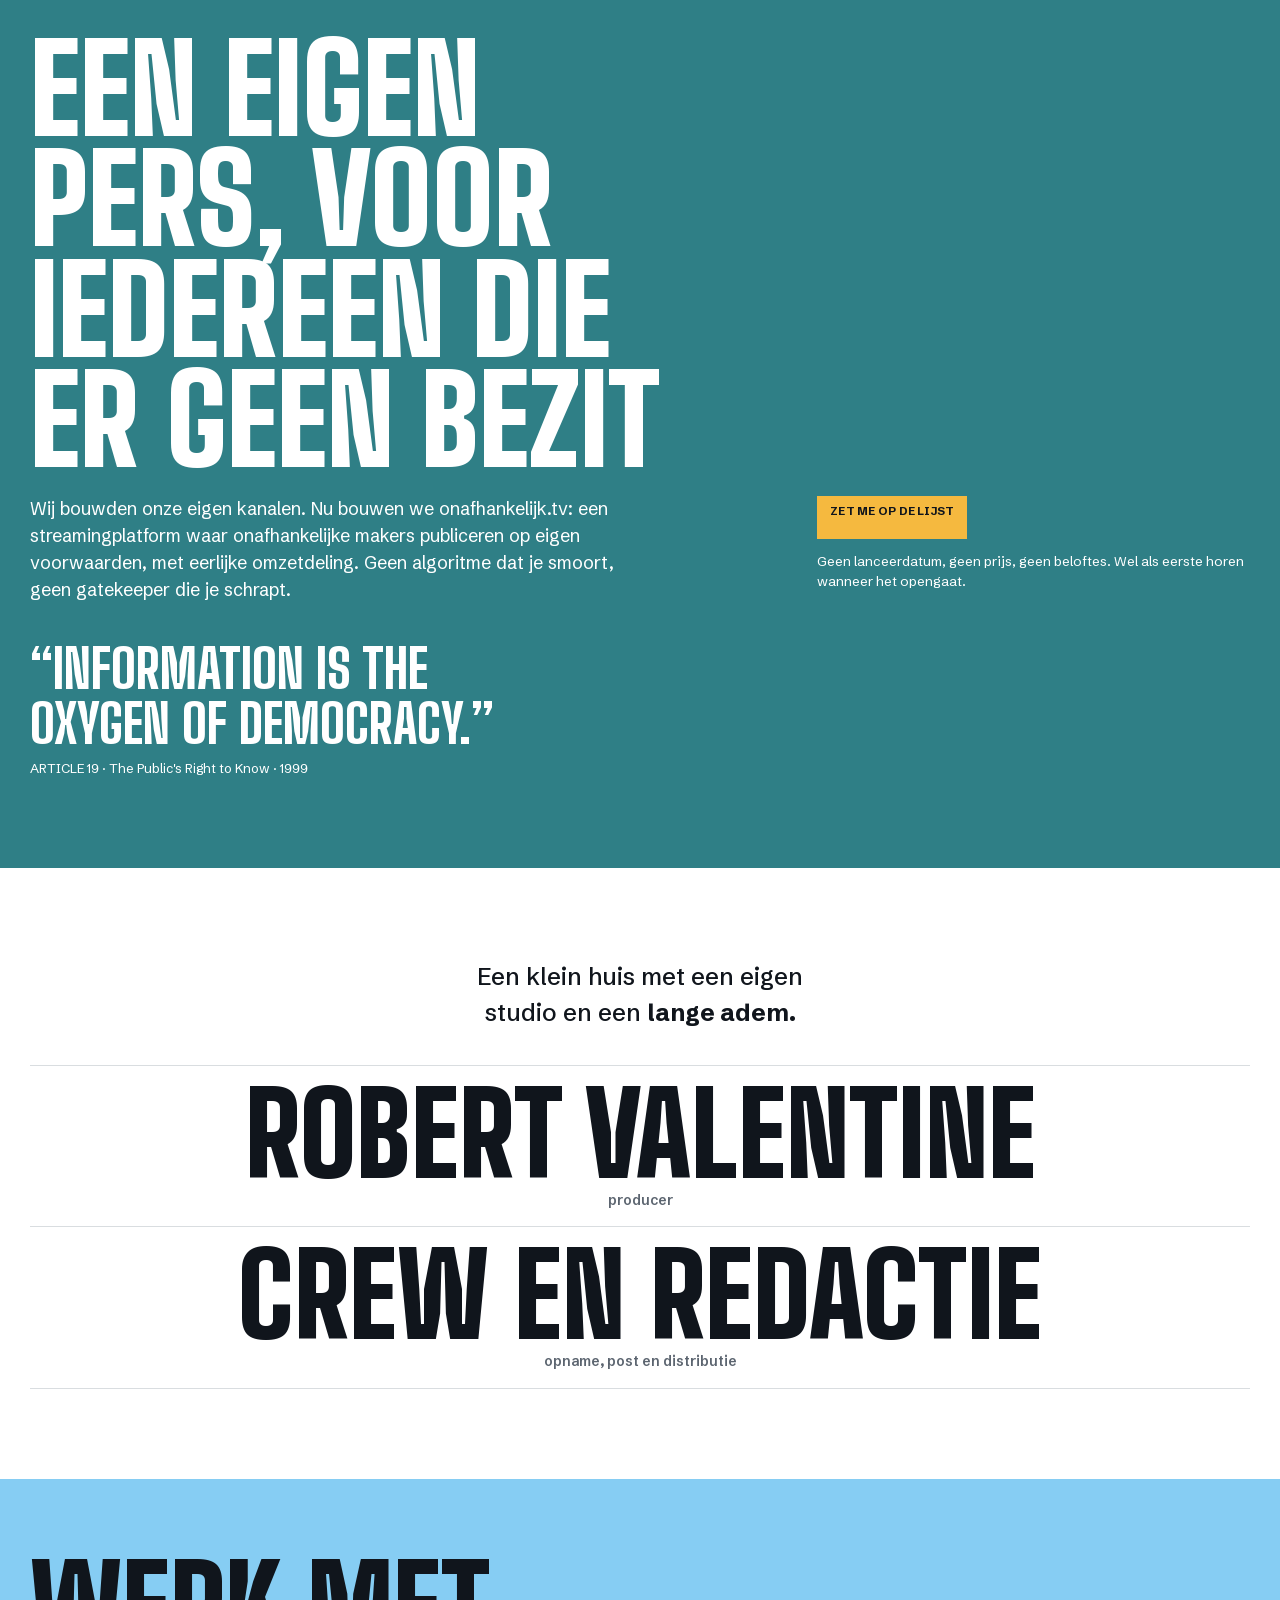
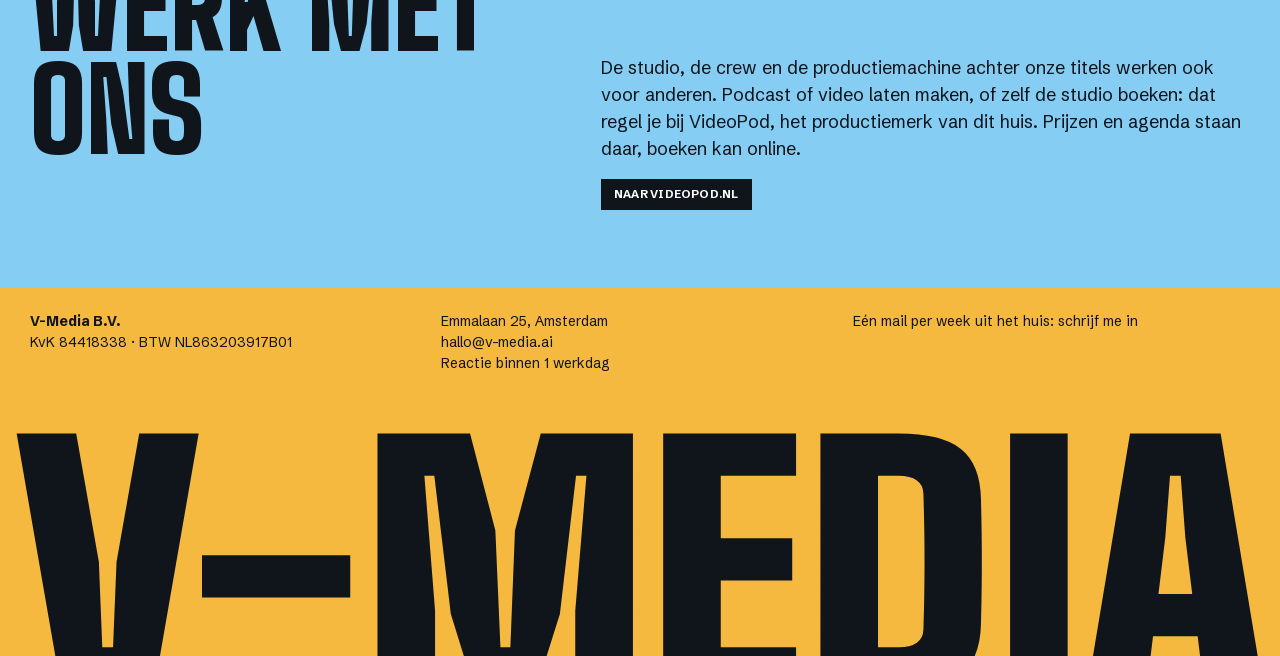
==== commit 083a5c32: "Build van v-media-site ef523b1 Co-Authored-By: Claude Opus 5.5 <noreply@anthropic.com> Claude-Sessio" ====
--- a/index.html
+++ b/index.html
@@ -1 +1 @@
-<!DOCTYPE html><!--jQRej7s9h_ayGuc3BGPLX--><html lang="nl" class="__variable_103bdb"><head><meta charSet="utf-8"/><meta name="viewport" content="width=device-width, initial-scale=1"/><link rel="preload" href="/_next/static/media/33553e7595b74ccf-s.p.woff2" as="font" crossorigin="" type="font/woff2"/><link rel="stylesheet" href="/_next/static/css/d4a048a63f5aab7f.css" data-precedence="next"/><link rel="preload" as="script" fetchPriority="low" href="/_next/static/chunks/webpack-fbfb137963a72838.js"/><script src="/_next/static/chunks/4bd1b696-c023c6e3521b1417.js" async=""></script><script src="/_next/static/chunks/255-2005b055456c798b.js" async=""></script><script src="/_next/static/chunks/main-app-2f49406aa0a2609e.js" async=""></script><script src="/_next/static/chunks/app/page-d8cf8e15bb39ef29.js" async=""></script><meta name="next-size-adjust" content=""/><title>V-Media, onafhankelijk mediahuis uit amsterdam</title><meta name="description" content="V-Media is een onafhankelijk mediahuis uit Amsterdam. Eigen titels, een eigen platform en een eigen studio. Zonder gatekeepers, zonder toestemming vragen."/><link rel="canonical" href="https://v-media.ai"/><meta property="og:title" content="V-Media, onafhankelijk mediahuis uit amsterdam"/><meta property="og:description" content="V-Media is een onafhankelijk mediahuis uit Amsterdam. Eigen titels, een eigen platform en een eigen studio. Zonder gatekeepers, zonder toestemming vragen."/><meta property="og:url" content="https://v-media.ai"/><meta property="og:site_name" content="V-Media"/><meta property="og:locale" content="nl_NL"/><meta property="og:type" content="website"/><meta name="twitter:card" content="summary"/><meta name="twitter:title" content="V-Media, onafhankelijk mediahuis uit amsterdam"/><meta name="twitter:description" content="V-Media is een onafhankelijk mediahuis uit Amsterdam. Eigen titels, een eigen platform en een eigen studio. Zonder gatekeepers, zonder toestemming vragen."/><link rel="icon" href="/icon.svg?996fd08e3b7fc9ab" type="image/svg+xml" sizes="any"/><script>document.documentElement.classList.add('js')</script><script type="application/ld+json">{"@context":"https://schema.org","@graph":[{"@type":"Organization","@id":"https://v-media.ai/#organisatie","name":"V-Media","legalName":"V-Media B.V.","description":"V-Media is een onafhankelijk mediahuis uit Amsterdam. Eigen titels, een eigen platform en een eigen studio. Zonder gatekeepers, zonder toestemming vragen.","url":"https://v-media.ai","email":"hallo@v-media.ai","vatID":"NL863203917B01","identifier":{"@type":"PropertyValue","propertyID":"KvK","value":"84418338"},"address":{"@type":"PostalAddress","streetAddress":"Emmalaan 25","addressLocality":"Amsterdam","addressCountry":"NL"},"sameAs":["https://videopod.nl","https://onafhankelijk.tv","https://whiteboxrodeo.com","https://vforvalentine.com"]},{"@type":"WebSite","@id":"https://v-media.ai/#website","url":"https://v-media.ai","name":"V-Media","inLanguage":"nl-NL","publisher":{"@id":"https://v-media.ai/#organisatie"}}]}</script><script src="/_next/static/chunks/polyfills-42372ed130431b0a.js" noModule=""></script></head><body><div hidden=""><!--$--><!--/$--></div><div class="wrap"><nav aria-label="Hoofdnavigatie"><a class="wordmark" href="#top">V<span>·</span>MEDIA</a><div class="links"><a href="#manifest">Manifest</a><a href="#titels">Titels</a><a href="#platform">Platform</a><a href="#wie">Wie</a></div><a class="btn btn-primary" href="#werkmetons">Werk met ons</a></nav></div><header class="hero wrap" id="top"><p class="scene">Scène 01 · <em>De stelling</em></p><p class="bronlabel"><span class="vlabel">Geverifieerd</span>A.J. Liebling<!-- --> · <!-- -->The New Yorker<!-- --> · <!-- -->1960</p><blockquote>“<!-- -->Freedom of the press is guaranteed only to those who own one.<!-- -->”</blockquote><p class="antwoord">Dus bouwen we er zelf een.</p><p class="sub">V-Media<!-- --> is een onafhankelijk mediahuis uit Amsterdam.<!-- --> <strong>Eigen titels, een eigen platform en een eigen studio.</strong> Zonder gatekeepers, zonder toestemming vragen.</p><div class="cta-row"><a class="btn btn-primary" href="#manifest">Lees het manifest</a><a class="btn btn-ghost" href="#titels">Bekijk onze titels</a></div><div class="frame"><video class="frame-video" autoPlay="" muted="" loop="" playsInline="" preload="metadata" poster="/hero-poster.jpg" aria-label="Robert Valentine aan het woord op de set van V the Podcast"><source src="/hero-loop.mp4" type="video/mp4"/></video><span class="chip rec"><i></i>REC</span><span class="chip tc">00:00:07:13 · 21:9</span><span class="chip cap"><b>set van V the Podcast</b></span></div></header><section id="manifest"><div class="wrap"><p class="scene">Scène 02 · <em>Het manifest</em></p><h2>Waarom dit huis bestaat</h2><div class="manifest-list"><div class="stelling rv"><span class="nr">I</span><p>Media vormen cultuur.<!-- --> <b>Wie de media bezit, vormt het gesprek.</b></p></div><div class="stelling rv"><span class="nr">II</span><p>Daarom bouwen we eigen titels, een eigen platform en een eigen studio.<!-- --> <b>Eigendom is de enige echte persvrijheid.</b></p></div><div class="stelling rv"><span class="nr">III</span><p>We werken met een eigen productiemachine.<!-- --> <b>AI versnelt. Mensen regisseren.</b></p></div><div class="stelling rv"><span class="nr">IV</span><p>Onafhankelijk, uit Amsterdam.<!-- --> <b>Niet tegen media, maar vóór eigen media.</b></p></div></div></div></section><section class="stats" aria-label="Kerncijfers"><div class="wrap"><p class="scene">Scène 03 · <em>Bewijs</em></p><div class="stats-grid"><div class="stat rv"><b data-count="33400">33.400</b><span>YouTube-abonnees</span><span class="stat-peildatum">Peildatum <!-- -->1 november 2026</span></div><div class="stat rv"><b data-count="11000">11.000</b><span>Spotify-volgers</span><span class="stat-peildatum">Peildatum <!-- -->1 november 2026</span></div><div class="stat rv"><b>15<!-- -->+</b><span>publicaties per aflevering</span><span class="stat-peildatum">Peildatum <!-- -->1 november 2026</span></div></div></div></section><section id="titels"><div class="wrap"><p class="scene">Scène 04 · <em>Het huis</em></p><h2>Titels uit eigen huis</h2><p class="lede">Vijf outlets onder één dak, op eigen kanalen en eigen voorwaarden.</p><div class="kamers"><div class="kamer k-v rv"><div class="beeld"></div><div class="body"><h3>V the Podcast</h3><p>Wekelijkse onafhankelijke duiding, voorbij de krantenkoppen. Xtra is het lidmaatschap voor de verdieping.</p><a class="link" href="https://vforvalentine.com" target="_blank" rel="noopener">Bekijk de show</a></div></div><div class="kamer k-wbr rv"><div class="beeld"></div><div class="body"><h3>White Box Rodeo</h3><p>Engelstalige podcast met eigen artwork en feed. Internationaal publiek, eigen kleur binnen het huis.</p><a class="link" href="https://whiteboxrodeo.com" target="_blank" rel="noopener">Naar whiteboxrodeo.com</a></div></div><div class="kamer k-avond rv"><div class="beeld"></div><div class="body"><h3>De avondshow<span class="badge">komt later</span></h3><p>Een avondshow over de cultuur van nu. De naam volgt.</p></div></div><div class="kamer k-videopod rv"><div class="beeld"></div><div class="body"><h3>VideoPod</h3><p>Podcast- en videoproductie met een eigen studio in Amsterdam. Het productiemerk van dit huis.</p><a class="link" href="https://videopod.nl" target="_blank" rel="noopener">Naar videopod.nl</a></div></div><div class="kamer k-robert rv"><div class="beeld"></div><div class="body"><h3>Robert Valentine</h3><p>Eigen posts en video&#x27;s, buiten de shows om.</p><a class="link" href="https://www.instagram.com/robertwvalentine/" target="_blank" rel="noopener">Naar Instagram</a></div></div></div><div class="tussenquote rv"><blockquote>“<!-- -->The man who never looks into a newspaper is better informed than he who reads them.<!-- -->”</blockquote><p class="bron">Thomas Jefferson · brief aan John Norvell · 1807</p></div></div></section><section class="platform" id="platform"><div class="wrap"><p class="scene">Scène 05 · <em>De volgende stap</em></p><h2>Een eigen pers, voor iedereen die er geen bezit</h2><p class="lede">Wij bouwden onze eigen kanalen. Nu bouwen we onafhankelijk.tv: een streamingplatform waar onafhankelijke makers publiceren op eigen voorwaarden, met eerlijke omzetdeling. Geen algoritme dat je smoort, geen gatekeeper die je schrapt.</p><div class="cta-row"><a class="btn btn-primary" href="mailto:hallo@v-media.ai?subject=Wachtlijst%20onafhankelijk.tv">Zet me op de lijst</a></div><p class="peildatum">Geen lanceerdatum, geen prijs, geen beloftes. Wel als eerste horen wanneer het opengaat.</p><div class="tussenquote rv"><blockquote>“<!-- -->Information is the oxygen of democracy.<!-- -->”</blockquote><p class="bron">ARTICLE 19 · The Public&#x27;s Right to Know · 1999</p></div></div></section><section class="missie" id="wie"><div class="wrap"><p class="scene">Scène 06 · <em>Wie hier woont</em></p><p class="statement">Een klein huis met een eigen studio en een<!-- --> <b>lange adem.</b></p><div class="team"><div class="lid rv"><span class="av" aria-hidden="true">RV</span><div><b>Robert Valentine</b><span>producer</span></div></div><div class="lid rv"><span class="av" aria-hidden="true">+</span><div><b>Crew en redactie</b><span>opname, post en distributie</span></div></div></div></div></section><section class="werk" id="werkmetons"><div class="wrap"><p class="scene">Scène 07 · <em>Dezelfde machine, jouw verhaal</em></p><div class="kader rv"><div><h3>Werk met ons</h3><p>De studio, de crew en de productiemachine achter onze titels werken ook voor anderen. Podcast of video laten maken, of zelf de studio boeken:<!-- --> <b>dat regel je bij VideoPod</b>, het productiemerk van dit huis. Prijzen en agenda staan daar, boeken kan online.</p></div><a class="btn btn-ghost" href="https://videopod.nl" target="_blank" rel="noopener">Naar videopod.nl</a></div></div></section><footer><div class="wrap"><p class="rol">Een productie van</p><p class="naam">V·MEDIA</p><div class="nieuwsbrief"><a class="btn btn-ghost" href="mailto:hallo@v-media.ai?subject=Nieuwsbrief%20V-Media">Eén mail per week uit het huis: schrijf me in</a></div><p class="cred"><b>V-Media B.V.</b> · KvK <!-- -->84418338<!-- --> · BTW <!-- -->NL863203917B01<br/>Emmalaan 25, Amsterdam<!-- --> · <a href="mailto:hallo@v-media.ai">hallo@v-media.ai</a><br/>Reactie binnen 1 werkdag</p><p class="eind">FIN</p></div></footer><!--$--><!--/$--><script src="/_next/static/chunks/webpack-fbfb137963a72838.js" id="_R_" async=""></script><script>(self.__next_f=self.__next_f||[]).push([0])</script><script>self.__next_f.push([1,"1:\"$Sreact.fragment\"\n2:I[9766,[],\"\"]\n3:I[8924,[],\"\"]\n11:I[7150,[],\"\"]\n:HL[\"/_next/static/media/33553e7595b74ccf-s.p.woff2\",\"font\",{\"crossOrigin\":\"\",\"type\":\"font/woff2\"}]\n:HL[\"/_next/static/css/d4a048a63f5aab7f.css\",\"style\"]\n"])</script><script>self.__next_f.push([1,"0:{\"P\":null,\"b\":\"jQRej7s9h-ayGuc3BGPLX\",\"p\":\"\",\"c\":[\"\",\"\"],\"i\":false,\"f\":[[[\"\",{\"children\":[\"__PAGE__\",{}]},\"$undefined\",\"$undefined\",true],[\"\",[\"$\",\"$1\",\"c\",{\"children\":[[[\"$\",\"link\",\"0\",{\"rel\":\"stylesheet\",\"href\":\"/_next/static/css/d4a048a63f5aab7f.css\",\"precedence\":\"next\",\"crossOrigin\":\"$undefined\",\"nonce\":\"$undefined\"}]],[\"$\",\"html\",null,{\"lang\":\"nl\",\"className\":\"__variable_103bdb\",\"children\":[[\"$\",\"head\",null,{\"children\":[[\"$\",\"script\",null,{\"dangerouslySetInnerHTML\":{\"__html\":\"document.documentElement.classList.add('js')\"}}],[\"$\",\"script\",null,{\"type\":\"application/ld+json\",\"dangerouslySetInnerHTML\":{\"__html\":\"{\\\"@context\\\":\\\"https://schema.org\\\",\\\"@graph\\\":[{\\\"@type\\\":\\\"Organization\\\",\\\"@id\\\":\\\"https://v-media.ai/#organisatie\\\",\\\"name\\\":\\\"V-Media\\\",\\\"legalName\\\":\\\"V-Media B.V.\\\",\\\"description\\\":\\\"V-Media is een onafhankelijk mediahuis uit Amsterdam. Eigen titels, een eigen platform en een eigen studio. Zonder gatekeepers, zonder toestemming vragen.\\\",\\\"url\\\":\\\"https://v-media.ai\\\",\\\"email\\\":\\\"hallo@v-media.ai\\\",\\\"vatID\\\":\\\"NL863203917B01\\\",\\\"identifier\\\":{\\\"@type\\\":\\\"PropertyValue\\\",\\\"propertyID\\\":\\\"KvK\\\",\\\"value\\\":\\\"84418338\\\"},\\\"address\\\":{\\\"@type\\\":\\\"PostalAddress\\\",\\\"streetAddress\\\":\\\"Emmalaan 25\\\",\\\"addressLocality\\\":\\\"Amsterdam\\\",\\\"addressCountry\\\":\\\"NL\\\"},\\\"sameAs\\\":[\\\"https://videopod.nl\\\",\\\"https://onafhankelijk.tv\\\",\\\"https://whiteboxrodeo.com\\\",\\\"https://vforvalentine.com\\\"]},{\\\"@type\\\":\\\"WebSite\\\",\\\"@id\\\":\\\"https://v-media.ai/#website\\\",\\\"url\\\":\\\"https://v-media.ai\\\",\\\"name\\\":\\\"V-Media\\\",\\\"inLanguage\\\":\\\"nl-NL\\\",\\\"publisher\\\":{\\\"@id\\\":\\\"https://v-media.ai/#organisatie\\\"}}]}\"}}]]}],[\"$\",\"body\",null,{\"children\":[\"$\",\"$L2\",null,{\"parallelRouterKey\":\"children\",\"error\":\"$undefined\",\"errorStyles\":\"$undefined\",\"errorScripts\":\"$undefined\",\"template\":[\"$\",\"$L3\",null,{}],\"templateStyles\":\"$undefined\",\"templateScripts\":\"$undefined\",\"notFound\":[[[\"$\",\"title\",null,{\"children\":\"404: This page could not be found.\"}],[\"$\",\"div\",null,{\"style\":{\"fontFamily\":\"system-ui,\\\"Segoe UI\\\",Roboto,Helvetica,Arial,sans-serif,\\\"Apple Color Emoji\\\",\\\"Segoe UI Emoji\\\"\",\"height\":\"100vh\",\"textAlign\":\"center\",\"display\":\"flex\",\"flexDirection\":\"column\",\"alignItems\":\"center\",\"justifyContent\":\"center\"},\"children\":[\"$\",\"div\",null,{\"children\":[[\"$\",\"style\",null,{\"dangerouslySetInnerHTML\":{\"__html\":\"body{color:#000;background:#fff;margin:0}.next-error-h1{border-right:1px solid rgba(0,0,0,.3)}@media (prefers-color-scheme:dark){body{color:#fff;background:#000}.next-error-h1{border-right:1px solid rgba(255,255,255,.3)}}\"}}],[\"$\",\"h1\",null,{\"className\":\"next-error-h1\",\"style\":{\"display\":\"inline-block\",\"margin\":\"0 20px 0 0\",\"padding\":\"0 23px 0 0\",\"fontSize\":24,\"fontWeight\":500,\"verticalAlign\":\"top\",\"lineHeight\":\"49px\"},\"children\":404}],[\"$\",\"div\",null,{\"style\":{\"display\":\"inline-block\"},\"children\":[\"$\",\"h2\",null,{\"style\":{\"fontSize\":14,\"fontWeight\":400,\"lineHeight\":\"49px\",\"margin\":0},\"children\":\"This page could not be found.\"}]}]]}]}]],[]],\"forbidden\":\"$undefined\",\"unauthorized\":\"$undefined\"}]}]]}]]}],{\"children\":[\"__PAGE__\",[\"$\",\"$1\",\"c\",{\"children\":[[[\"$\",\"div\",null,{\"className\":\"wrap\",\"children\":[\"$\",\"nav\",null,{\"aria-label\":\"Hoofdnavigatie\",\"children\":[[\"$\",\"a\",null,{\"className\":\"wordmark\",\"href\":\"#top\",\"children\":[\"V\",[\"$\",\"span\",null,{\"children\":\"·\"}],\"MEDIA\"]}],[\"$\",\"div\",null,{\"className\":\"links\",\"children\":[[\"$\",\"a\",null,{\"href\":\"#manifest\",\"children\":\"Manifest\"}],[\"$\",\"a\",null,{\"href\":\"#titels\",\"children\":\"Titels\"}],[\"$\",\"a\",null,{\"href\":\"#platform\",\"children\":\"Platform\"}],[\"$\",\"a\",null,{\"href\":\"#wie\",\"children\":\"Wie\"}]]}],[\"$\",\"a\",null,{\"className\":\"btn btn-primary\",\"href\":\"#werkmetons\",\"children\":\"Werk met ons\"}]]}]}],[\"$\",\"header\",null,{\"className\":\"hero wrap\",\"id\":\"top\",\"children\":[[\"$\",\"p\",null,{\"className\":\"scene\",\"children\":[\"Scène 01 · \",[\"$\",\"em\",null,{\"children\":\"De stelling\"}]]}],[\"$\",\"p\",null,{\"className\":\"bronlabel\",\"children\":[[\"$\",\"span\",null,{\"className\":\"vlabel\",\"children\":\"Geverifieerd\"}],\"A.J. Liebling\",\" · \",\"The New Yorker\",\" · \",1960]}],[\"$\",\"blockquote\",null,{\"children\":[\"“\",\"Freedom of the press is guaranteed only to those who own one.\",\"”\"]}],[\"$\",\"p\",null,{\"className\":\"antwoord\",\"children\":\"Dus bouwen we er zelf een.\"}],[\"$\",\"p\",null,{\"className\":\"sub\",\"children\":[\"V-Media\",\" is een onafhankelijk mediahuis uit Amsterdam.\",\" \",[\"$\",\"strong\",null,{\"children\":\"Eigen titels, een eigen platform en een eigen studio.\"}],\" Zonder gatekeepers, zonder toestemming vragen.\"]}],[\"$\",\"div\",null,{\"className\":\"cta-row\",\"children\":[\"$L4\",\"$L5\"]}],\"$L6\"]}],\"$L7\",\"$L8\",\"$L9\",\"$La\",\"$Lb\",\"$Lc\",\"$Ld\",\"$Le\"],null,\"$Lf\"]}],{},null,false]},null,false],\"$L10\",false]],\"m\":\"$undefined\",\"G\":[\"$11\",[]],\"s\":false,\"S\":true}\n"])</script><script>self.__next_f.push([1,"12:I[364,[\"974\",\"static/chunks/app/page-d8cf8e15bb39ef29.js\"],\"Effects\"]\n13:I[4431,[],\"OutletBoundary\"]\n15:I[5278,[],\"AsyncMetadataOutlet\"]\n17:I[4431,[],\"ViewportBoundary\"]\n19:I[4431,[],\"MetadataBoundary\"]\n1a:\"$Sreact.suspense\"\n4:[\"$\",\"a\",null,{\"className\":\"btn btn-primary\",\"href\":\"#manifest\",\"children\":\"Lees het manifest\"}]\n5:[\"$\",\"a\",null,{\"className\":\"btn btn-ghost\",\"href\":\"#titels\",\"children\":\"Bekijk onze titels\"}]\n6:[\"$\",\"div\",null,{\"className\":\"frame\",\"children\":[[\"$\",\"video\",null,{\"className\":\"frame-video\",\"autoPlay\":true,\"muted\":true,\"loop\":true,\"playsInline\":true,\"preload\":\"metadata\",\"poster\":\"/hero-poster.jpg\",\"aria-label\":\"Robert Valentine aan het woord op de set van V the Podcast\",\"children\":[\"$\",\"source\",null,{\"src\":\"/hero-loop.mp4\",\"type\":\"video/mp4\"}]}],[\"$\",\"span\",null,{\"className\":\"chip rec\",\"children\":[[\"$\",\"i\",null,{}],\"REC\"]}],[\"$\",\"span\",null,{\"className\":\"chip tc\",\"children\":\"00:00:07:13 · 21:9\"}],[\"$\",\"span\",null,{\"className\":\"chip cap\",\"children\":[\"$\",\"b\",null,{\"children\":\"set van V the Podcast\"}]}]]}]\n"])</script><script>self.__next_f.push([1,"7:[\"$\",\"section\",null,{\"id\":\"manifest\",\"children\":[\"$\",\"div\",null,{\"className\":\"wrap\",\"children\":[[\"$\",\"p\",null,{\"className\":\"scene\",\"children\":[\"Scène 02 · \",[\"$\",\"em\",null,{\"children\":\"Het manifest\"}]]}],[\"$\",\"h2\",null,{\"children\":\"Waarom dit huis bestaat\"}],[\"$\",\"div\",null,{\"className\":\"manifest-list\",\"children\":[[\"$\",\"div\",\"I\",{\"className\":\"stelling rv\",\"children\":[[\"$\",\"span\",null,{\"className\":\"nr\",\"children\":\"I\"}],[\"$\",\"p\",null,{\"children\":[\"Media vormen cultuur.\",\" \",[\"$\",\"b\",null,{\"children\":\"Wie de media bezit, vormt het gesprek.\"}]]}]]}],[\"$\",\"div\",\"II\",{\"className\":\"stelling rv\",\"children\":[[\"$\",\"span\",null,{\"className\":\"nr\",\"children\":\"II\"}],[\"$\",\"p\",null,{\"children\":[\"Daarom bouwen we eigen titels, een eigen platform en een eigen studio.\",\" \",[\"$\",\"b\",null,{\"children\":\"Eigendom is de enige echte persvrijheid.\"}]]}]]}],[\"$\",\"div\",\"III\",{\"className\":\"stelling rv\",\"children\":[[\"$\",\"span\",null,{\"className\":\"nr\",\"children\":\"III\"}],[\"$\",\"p\",null,{\"children\":[\"We werken met een eigen productiemachine.\",\" \",[\"$\",\"b\",null,{\"children\":\"AI versnelt. Mensen regisseren.\"}]]}]]}],[\"$\",\"div\",\"IV\",{\"className\":\"stelling rv\",\"children\":[[\"$\",\"span\",null,{\"className\":\"nr\",\"children\":\"IV\"}],[\"$\",\"p\",null,{\"children\":[\"Onafhankelijk, uit Amsterdam.\",\" \",[\"$\",\"b\",null,{\"children\":\"Niet tegen media, maar vóór eigen media.\"}]]}]]}]]}]]}]}]\n"])</script><script>self.__next_f.push([1,"8:[\"$\",\"section\",null,{\"className\":\"stats\",\"aria-label\":\"Kerncijfers\",\"children\":[\"$\",\"div\",null,{\"className\":\"wrap\",\"children\":[[\"$\",\"p\",null,{\"className\":\"scene\",\"children\":[\"Scène 03 · \",[\"$\",\"em\",null,{\"children\":\"Bewijs\"}]]}],[\"$\",\"div\",null,{\"className\":\"stats-grid\",\"children\":[[\"$\",\"div\",\"YouTube-abonnees\",{\"className\":\"stat rv\",\"children\":[[\"$\",\"b\",null,{\"data-count\":33400,\"children\":[\"33.400\",\"\"]}],[\"$\",\"span\",null,{\"children\":\"YouTube-abonnees\"}],[\"$\",\"span\",null,{\"className\":\"stat-peildatum\",\"children\":[\"Peildatum \",\"1 november 2026\"]}]]}],[\"$\",\"div\",\"Spotify-volgers\",{\"className\":\"stat rv\",\"children\":[[\"$\",\"b\",null,{\"data-count\":11000,\"children\":[\"11.000\",\"\"]}],[\"$\",\"span\",null,{\"children\":\"Spotify-volgers\"}],[\"$\",\"span\",null,{\"className\":\"stat-peildatum\",\"children\":[\"Peildatum \",\"1 november 2026\"]}]]}],[\"$\",\"div\",\"publicaties per aflevering\",{\"className\":\"stat rv\",\"children\":[[\"$\",\"b\",null,{\"data-count\":\"$undefined\",\"children\":[\"15\",\"+\"]}],[\"$\",\"span\",null,{\"children\":\"publicaties per aflevering\"}],[\"$\",\"span\",null,{\"className\":\"stat-peildatum\",\"children\":[\"Peildatum \",\"1 november 2026\"]}]]}]]}]]}]}]\n"])</script><script>self.__next_f.push([1,"9:[\"$\",\"section\",null,{\"id\":\"titels\",\"children\":[\"$\",\"div\",null,{\"className\":\"wrap\",\"children\":[[\"$\",\"p\",null,{\"className\":\"scene\",\"children\":[\"Scène 04 · \",[\"$\",\"em\",null,{\"children\":\"Het huis\"}]]}],[\"$\",\"h2\",null,{\"children\":\"Titels uit eigen huis\"}],[\"$\",\"p\",null,{\"className\":\"lede\",\"children\":\"Vijf outlets onder één dak, op eigen kanalen en eigen voorwaarden.\"}],[\"$\",\"div\",null,{\"className\":\"kamers\",\"children\":[[\"$\",\"div\",\"v-the-podcast\",{\"className\":\"kamer k-v rv\",\"children\":[[\"$\",\"div\",null,{\"className\":\"beeld\"}],[\"$\",\"div\",null,{\"className\":\"body\",\"children\":[[\"$\",\"h3\",null,{\"children\":[\"V the Podcast\",\"$undefined\"]}],[\"$\",\"p\",null,{\"children\":\"Wekelijkse onafhankelijke duiding, voorbij de krantenkoppen. Xtra is het lidmaatschap voor de verdieping.\"}],[\"$\",\"a\",null,{\"className\":\"link\",\"href\":\"https://vforvalentine.com\",\"target\":\"_blank\",\"rel\":\"noopener\",\"children\":\"Bekijk de show\"}]]}]]}],[\"$\",\"div\",\"white-box-rodeo\",{\"className\":\"kamer k-wbr rv\",\"children\":[[\"$\",\"div\",null,{\"className\":\"beeld\"}],[\"$\",\"div\",null,{\"className\":\"body\",\"children\":[[\"$\",\"h3\",null,{\"children\":[\"White Box Rodeo\",\"$undefined\"]}],[\"$\",\"p\",null,{\"children\":\"Engelstalige podcast met eigen artwork en feed. Internationaal publiek, eigen kleur binnen het huis.\"}],[\"$\",\"a\",null,{\"className\":\"link\",\"href\":\"https://whiteboxrodeo.com\",\"target\":\"_blank\",\"rel\":\"noopener\",\"children\":\"Naar whiteboxrodeo.com\"}]]}]]}],[\"$\",\"div\",\"avondshow\",{\"className\":\"kamer k-avond rv\",\"children\":[[\"$\",\"div\",null,{\"className\":\"beeld\"}],[\"$\",\"div\",null,{\"className\":\"body\",\"children\":[[\"$\",\"h3\",null,{\"children\":[\"De avondshow\",[\"$\",\"span\",null,{\"className\":\"badge\",\"children\":\"komt later\"}]]}],[\"$\",\"p\",null,{\"children\":\"Een avondshow over de cultuur van nu. De naam volgt.\"}],\"$undefined\"]}]]}],[\"$\",\"div\",\"videopod\",{\"className\":\"kamer k-videopod rv\",\"children\":[[\"$\",\"div\",null,{\"className\":\"beeld\"}],[\"$\",\"div\",null,{\"className\":\"body\",\"children\":[[\"$\",\"h3\",null,{\"children\":[\"VideoPod\",\"$undefined\"]}],[\"$\",\"p\",null,{\"children\":\"Podcast- en videoproductie met een eigen studio in Amsterdam. Het productiemerk van dit huis.\"}],[\"$\",\"a\",null,{\"className\":\"link\",\"href\":\"https://videopod.nl\",\"target\":\"_blank\",\"rel\":\"noopener\",\"children\":\"Naar videopod.nl\"}]]}]]}],[\"$\",\"div\",\"robert-valentine\",{\"className\":\"kamer k-robert rv\",\"children\":[[\"$\",\"div\",null,{\"className\":\"beeld\"}],[\"$\",\"div\",null,{\"className\":\"body\",\"children\":[[\"$\",\"h3\",null,{\"children\":[\"Robert Valentine\",\"$undefined\"]}],[\"$\",\"p\",null,{\"children\":\"Eigen posts en video's, buiten de shows om.\"}],[\"$\",\"a\",null,{\"className\":\"link\",\"href\":\"https://www.instagram.com/robertwvalentine/\",\"target\":\"_blank\",\"rel\":\"noopener\",\"children\":\"Naar Instagram\"}]]}]]}]]}],[\"$\",\"div\",null,{\"className\":\"tussenquote rv\",\"children\":[[\"$\",\"blockquote\",null,{\"children\":[\"“\",\"The man who never looks into a newspaper is better informed than he who reads them.\",\"”\"]}],[\"$\",\"p\",null,{\"className\":\"bron\",\"children\":\"Thomas Jefferson · brief aan John Norvell · 1807\"}]]}]]}]}]\n"])</script><script>self.__next_f.push([1,"a:[\"$\",\"section\",null,{\"className\":\"platform\",\"id\":\"platform\",\"children\":[\"$\",\"div\",null,{\"className\":\"wrap\",\"children\":[[\"$\",\"p\",null,{\"className\":\"scene\",\"children\":[\"Scène 05 · \",[\"$\",\"em\",null,{\"children\":\"De volgende stap\"}]]}],[\"$\",\"h2\",null,{\"children\":\"Een eigen pers, voor iedereen die er geen bezit\"}],[\"$\",\"p\",null,{\"className\":\"lede\",\"children\":\"Wij bouwden onze eigen kanalen. Nu bouwen we onafhankelijk.tv: een streamingplatform waar onafhankelijke makers publiceren op eigen voorwaarden, met eerlijke omzetdeling. Geen algoritme dat je smoort, geen gatekeeper die je schrapt.\"}],[\"$\",\"div\",null,{\"className\":\"cta-row\",\"children\":[\"$\",\"a\",null,{\"className\":\"btn btn-primary\",\"href\":\"mailto:hallo@v-media.ai?subject=Wachtlijst%20onafhankelijk.tv\",\"children\":\"Zet me op de lijst\"}]}],[\"$\",\"p\",null,{\"className\":\"peildatum\",\"children\":\"Geen lanceerdatum, geen prijs, geen beloftes. Wel als eerste horen wanneer het opengaat.\"}],[\"$\",\"div\",null,{\"className\":\"tussenquote rv\",\"children\":[[\"$\",\"blockquote\",null,{\"children\":[\"“\",\"Information is the oxygen of democracy.\",\"”\"]}],[\"$\",\"p\",null,{\"className\":\"bron\",\"children\":\"ARTICLE 19 · The Public's Right to Know · 1999\"}]]}]]}]}]\n"])</script><script>self.__next_f.push([1,"b:[\"$\",\"section\",null,{\"className\":\"missie\",\"id\":\"wie\",\"children\":[\"$\",\"div\",null,{\"className\":\"wrap\",\"children\":[[\"$\",\"p\",null,{\"className\":\"scene\",\"children\":[\"Scène 06 · \",[\"$\",\"em\",null,{\"children\":\"Wie hier woont\"}]]}],[\"$\",\"p\",null,{\"className\":\"statement\",\"children\":[\"Een klein huis met een eigen studio en een\",\" \",[\"$\",\"b\",null,{\"children\":\"lange adem.\"}]]}],[\"$\",\"div\",null,{\"className\":\"team\",\"children\":[[\"$\",\"div\",\"Robert Valentine\",{\"className\":\"lid rv\",\"children\":[[\"$\",\"span\",null,{\"className\":\"av\",\"aria-hidden\":\"true\",\"children\":\"RV\"}],[\"$\",\"div\",null,{\"children\":[[\"$\",\"b\",null,{\"children\":\"Robert Valentine\"}],[\"$\",\"span\",null,{\"children\":\"producer\"}]]}]]}],[\"$\",\"div\",\"Crew en redactie\",{\"className\":\"lid rv\",\"children\":[[\"$\",\"span\",null,{\"className\":\"av\",\"aria-hidden\":\"true\",\"children\":\"+\"}],[\"$\",\"div\",null,{\"children\":[[\"$\",\"b\",null,{\"children\":\"Crew en redactie\"}],[\"$\",\"span\",null,{\"children\":\"opname, post en distributie\"}]]}]]}]]}]]}]}]\n"])</script><script>self.__next_f.push([1,"c:[\"$\",\"section\",null,{\"className\":\"werk\",\"id\":\"werkmetons\",\"children\":[\"$\",\"div\",null,{\"className\":\"wrap\",\"children\":[[\"$\",\"p\",null,{\"className\":\"scene\",\"children\":[\"Scène 07 · \",[\"$\",\"em\",null,{\"children\":\"Dezelfde machine, jouw verhaal\"}]]}],[\"$\",\"div\",null,{\"className\":\"kader rv\",\"children\":[[\"$\",\"div\",null,{\"children\":[[\"$\",\"h3\",null,{\"children\":\"Werk met ons\"}],[\"$\",\"p\",null,{\"children\":[\"De studio, de crew en de productiemachine achter onze titels werken ook voor anderen. Podcast of video laten maken, of zelf de studio boeken:\",\" \",[\"$\",\"b\",null,{\"children\":\"dat regel je bij VideoPod\"}],\", het productiemerk van dit huis. Prijzen en agenda staan daar, boeken kan online.\"]}]]}],[\"$\",\"a\",null,{\"className\":\"btn btn-ghost\",\"href\":\"https://videopod.nl\",\"target\":\"_blank\",\"rel\":\"noopener\",\"children\":\"Naar videopod.nl\"}]]}]]}]}]\n"])</script><script>self.__next_f.push([1,"d:[\"$\",\"footer\",null,{\"children\":[\"$\",\"div\",null,{\"className\":\"wrap\",\"children\":[[\"$\",\"p\",null,{\"className\":\"rol\",\"children\":\"Een productie van\"}],[\"$\",\"p\",null,{\"className\":\"naam\",\"children\":\"V·MEDIA\"}],[\"$\",\"div\",null,{\"className\":\"nieuwsbrief\",\"children\":[\"$\",\"a\",null,{\"className\":\"btn btn-ghost\",\"href\":\"mailto:hallo@v-media.ai?subject=Nieuwsbrief%20V-Media\",\"children\":\"Eén mail per week uit het huis: schrijf me in\"}]}],[\"$\",\"p\",null,{\"className\":\"cred\",\"children\":[[\"$\",\"b\",null,{\"children\":\"V-Media B.V.\"}],\" · KvK \",\"84418338\",\" · BTW \",\"NL863203917B01\",[\"$\",\"br\",null,{}],\"Emmalaan 25, Amsterdam\",\" · \",[\"$\",\"a\",null,{\"href\":\"mailto:hallo@v-media.ai\",\"children\":\"hallo@v-media.ai\"}],[\"$\",\"br\",null,{}],\"Reactie binnen 1 werkdag\"]}],[\"$\",\"p\",null,{\"className\":\"eind\",\"children\":\"FIN\"}]]}]}]\n"])</script><script>self.__next_f.push([1,"e:[\"$\",\"$L12\",null,{}]\nf:[\"$\",\"$L13\",null,{\"children\":[\"$L14\",[\"$\",\"$L15\",null,{\"promise\":\"$@16\"}]]}]\n10:[\"$\",\"$1\",\"h\",{\"children\":[null,[[\"$\",\"$L17\",null,{\"children\":\"$L18\"}],[\"$\",\"meta\",null,{\"name\":\"next-size-adjust\",\"content\":\"\"}]],[\"$\",\"$L19\",null,{\"children\":[\"$\",\"div\",null,{\"hidden\":true,\"children\":[\"$\",\"$1a\",null,{\"fallback\":null,\"children\":\"$L1b\"}]}]}]]}]\n"])</script><script>self.__next_f.push([1,"18:[[\"$\",\"meta\",\"0\",{\"charSet\":\"utf-8\"}],[\"$\",\"meta\",\"1\",{\"name\":\"viewport\",\"content\":\"width=device-width, initial-scale=1\"}]]\n14:null\n"])</script><script>self.__next_f.push([1,"1c:I[622,[],\"IconMark\"]\n"])</script><script>self.__next_f.push([1,"16:{\"metadata\":[[\"$\",\"title\",\"0\",{\"children\":\"V-Media, onafhankelijk mediahuis uit amsterdam\"}],[\"$\",\"meta\",\"1\",{\"name\":\"description\",\"content\":\"V-Media is een onafhankelijk mediahuis uit Amsterdam. Eigen titels, een eigen platform en een eigen studio. Zonder gatekeepers, zonder toestemming vragen.\"}],[\"$\",\"link\",\"2\",{\"rel\":\"canonical\",\"href\":\"https://v-media.ai\"}],[\"$\",\"meta\",\"3\",{\"property\":\"og:title\",\"content\":\"V-Media, onafhankelijk mediahuis uit amsterdam\"}],[\"$\",\"meta\",\"4\",{\"property\":\"og:description\",\"content\":\"V-Media is een onafhankelijk mediahuis uit Amsterdam. Eigen titels, een eigen platform en een eigen studio. Zonder gatekeepers, zonder toestemming vragen.\"}],[\"$\",\"meta\",\"5\",{\"property\":\"og:url\",\"content\":\"https://v-media.ai\"}],[\"$\",\"meta\",\"6\",{\"property\":\"og:site_name\",\"content\":\"V-Media\"}],[\"$\",\"meta\",\"7\",{\"property\":\"og:locale\",\"content\":\"nl_NL\"}],[\"$\",\"meta\",\"8\",{\"property\":\"og:type\",\"content\":\"website\"}],[\"$\",\"meta\",\"9\",{\"name\":\"twitter:card\",\"content\":\"summary\"}],[\"$\",\"meta\",\"10\",{\"name\":\"twitter:title\",\"content\":\"V-Media, onafhankelijk mediahuis uit amsterdam\"}],[\"$\",\"meta\",\"11\",{\"name\":\"twitter:description\",\"content\":\"V-Media is een onafhankelijk mediahuis uit Amsterdam. Eigen titels, een eigen platform en een eigen studio. Zonder gatekeepers, zonder toestemming vragen.\"}],[\"$\",\"link\",\"12\",{\"rel\":\"icon\",\"href\":\"/icon.svg?996fd08e3b7fc9ab\",\"type\":\"image/svg+xml\",\"sizes\":\"any\"}],[\"$\",\"$L1c\",\"13\",{}]],\"error\":null,\"digest\":\"$undefined\"}\n"])</script><script>self.__next_f.push([1,"1b:\"$16:metadata\"\n"])</script></body></html>+<!DOCTYPE html><!--py8T3_wOiJq1_B1RIONwc--><html lang="nl" class="__variable_6f2aa3 __variable_9316d7"><head><meta charSet="utf-8"/><meta name="viewport" content="width=device-width, initial-scale=1"/><link rel="preload" href="/_next/static/media/91601dd83defba07-s.p.woff2" as="font" crossorigin="" type="font/woff2"/><link rel="preload" href="/_next/static/media/d4c34a86ae43ab6e-s.p.woff2" as="font" crossorigin="" type="font/woff2"/><link rel="stylesheet" href="/_next/static/css/37336eda8453e886.css" data-precedence="next"/><link rel="preload" as="script" fetchPriority="low" href="/_next/static/chunks/webpack-2052fe250820b07d.js"/><script src="/_next/static/chunks/4bd1b696-c023c6e3521b1417.js" async=""></script><script src="/_next/static/chunks/255-2005b055456c798b.js" async=""></script><script src="/_next/static/chunks/main-app-2f49406aa0a2609e.js" async=""></script><script src="/_next/static/chunks/app/page-e783a3a9954fa2d5.js" async=""></script><meta name="next-size-adjust" content=""/><title>V-Media, onafhankelijk mediahuis uit amsterdam</title><meta name="description" content="V-Media is een onafhankelijk mediahuis uit Amsterdam. Eigen titels, een eigen platform en een eigen studio. Zonder gatekeepers, zonder toestemming vragen."/><link rel="canonical" href="https://v-media.ai"/><meta property="og:title" content="V-Media, onafhankelijk mediahuis uit amsterdam"/><meta property="og:description" content="V-Media is een onafhankelijk mediahuis uit Amsterdam. Eigen titels, een eigen platform en een eigen studio. Zonder gatekeepers, zonder toestemming vragen."/><meta property="og:url" content="https://v-media.ai"/><meta property="og:site_name" content="V-Media"/><meta property="og:locale" content="nl_NL"/><meta property="og:type" content="website"/><meta name="twitter:card" content="summary"/><meta name="twitter:title" content="V-Media, onafhankelijk mediahuis uit amsterdam"/><meta name="twitter:description" content="V-Media is een onafhankelijk mediahuis uit Amsterdam. Eigen titels, een eigen platform en een eigen studio. Zonder gatekeepers, zonder toestemming vragen."/><link rel="icon" href="/icon.svg?d27302ccb095b512" type="image/svg+xml" sizes="any"/><script type="application/ld+json">{"@context":"https://schema.org","@graph":[{"@type":"Organization","@id":"https://v-media.ai/#organisatie","name":"V-Media","legalName":"V-Media B.V.","description":"V-Media is een onafhankelijk mediahuis uit Amsterdam. Eigen titels, een eigen platform en een eigen studio. Zonder gatekeepers, zonder toestemming vragen.","url":"https://v-media.ai","email":"hallo@v-media.ai","vatID":"NL863203917B01","identifier":{"@type":"PropertyValue","propertyID":"KvK","value":"84418338"},"address":{"@type":"PostalAddress","streetAddress":"Emmalaan 25","addressLocality":"Amsterdam","addressCountry":"NL"},"sameAs":["https://videopod.nl","https://onafhankelijk.tv","https://whiteboxrodeo.com","https://vforvalentine.com"]},{"@type":"WebSite","@id":"https://v-media.ai/#website","url":"https://v-media.ai","name":"V-Media","inLanguage":"nl-NL","publisher":{"@id":"https://v-media.ai/#organisatie"}}]}</script><script src="/_next/static/chunks/polyfills-42372ed130431b0a.js" noModule=""></script></head><body><div hidden=""><!--$--><!--/$--></div><header class="balk gutter"><nav class="vakjes" aria-label="Hoofdnavigatie"><a class="merk" href="#top" aria-label="V-Media">V</a><a class="opt" href="#manifest">Manifest</a><a href="#titels">Titels</a><a href="#platform">Platform</a><a href="#wie">Wie</a></nav><div class="vakjes"><div class="tik" aria-hidden="true"><span>Eigen titels // Eigen platform // Eigen studio // Eigen titels // Eigen platform // Eigen studio // </span></div><a class="cta" href="#werkmetons">Werk met ons<!-- --> <span aria-hidden="true">↳</span></a></div></header><main><section class="venster" id="top"><video autoPlay="" muted="" loop="" playsInline="" preload="metadata" poster="/hero-poster.jpg" aria-label="Robert Valentine aan het woord op de set van V the Podcast"><source src="/hero-loop.mp4" type="video/mp4"/></video><svg class="masker" viewBox="0 0 1600 392" aria-hidden="true"><defs><mask id="woordmerk"><rect width="1600" height="392" fill="#fff"></rect><text x="16" y="372" font-size="400" textLength="1568" lengthAdjust="spacingAndGlyphs" fill="#000">V-MEDIA</text></mask></defs><rect width="1600" height="392" fill="#fff" mask="url(#woordmerk)"></rect></svg><div class="vensterband gutter"><p class="bron"><span class="vlabel">Geverifieerd</span>A.J. Liebling<!-- --> · <!-- -->The New Yorker<!-- --> · <!-- -->1960</p><h1>“<!-- -->Freedom of the press is guaranteed only to those who own one.<!-- -->”</h1><a class="knop" href="#manifest">Lees het manifest</a></div></section><section class="wat gutter" id="manifest"><p class="ant">Dus bouwen we er zelf een.<svg class="ster" viewBox="0 0 24 24" aria-hidden="true"><path d="M12 0c.9 7 4.1 10.9 12 12-7.9 1.1-11.1 5-12 12-.9-7-4.1-10.9-12-12 7.9-1.1 11.1-5 12-12z"></path></svg></p><div class="intro"><h2 class="label">Waarom dit huis bestaat</h2><p>V-Media<!-- --> <!-- -->is een onafhankelijk mediahuis uit Amsterdam.<!-- --> <strong>Eigen titels, een eigen platform en een eigen studio.</strong> <!-- -->Zonder gatekeepers, zonder toestemming vragen.</p></div><div><div class="stelling"><span>I</span><p>Media vormen cultuur.<!-- --> <b>Wie de media bezit, vormt het gesprek.</b></p></div><div class="stelling"><span>II</span><p>Daarom bouwen we eigen titels, een eigen platform en een eigen studio.<!-- --> <b>Eigendom is de enige echte persvrijheid.</b></p></div><div class="stelling"><span>III</span><p>We werken met een eigen productiemachine.<!-- --> <b>AI versnelt. Mensen regisseren.</b></p></div><div class="stelling"><span>IV</span><p>Onafhankelijk, uit Amsterdam.<!-- --> <b>Niet tegen media, maar vóór eigen media.</b></p></div></div></section><section class="getallen gutter" aria-label="Kerncijfers"><div><b>33.400</b><span>YouTube-abonnees</span><small>Peildatum <!-- -->1 november 2026</small></div><div><b>11.000</b><span>Spotify-volgers</span><small>Peildatum <!-- -->1 november 2026</small></div><div><b>15<!-- -->+</b><span>publicaties per aflevering</span><small>Peildatum <!-- -->1 november 2026</small></div></section><section class="huis" id="titels"><div class="huiskop gutter"><p class="label">Het huis</p><h2>Titels uit eigen huis</h2><p>Vijf outlets onder één dak, op eigen kanalen en eigen voorwaarden.</p></div><div class="tabs"><article class="tab t-lucht open"><button class="tabknop" type="button" aria-expanded="true"><span>V the Podcast</span><svg class="ster" viewBox="0 0 24 24" aria-hidden="true"><path d="M12 0c.9 7 4.1 10.9 12 12-7.9 1.1-11.1 5-12 12-.9-7-4.1-10.9-12-12 7.9-1.1 11.1-5 12-12z"></path></svg></button><div class="tabbody"><p class="tabgroot" aria-hidden="true">V the Podcast</p><p>Wekelijkse onafhankelijke duiding, voorbij de krantenkoppen. Xtra is het lidmaatschap voor de verdieping.</p><a href="https://vforvalentine.com" target="_blank" rel="noopener">Bekijk de show<!-- --> <!-- -->→</a></div></article><article class="tab t-oranje"><button class="tabknop" type="button" aria-expanded="false"><span>White Box Rodeo</span><svg class="ster" viewBox="0 0 24 24" aria-hidden="true"><path d="M12 0c.9 7 4.1 10.9 12 12-7.9 1.1-11.1 5-12 12-.9-7-4.1-10.9-12-12 7.9-1.1 11.1-5 12-12z"></path></svg></button><div class="tabbody"><p class="tabgroot" aria-hidden="true">White Box Rodeo</p><p>Engelstalige podcast met eigen artwork en feed. Internationaal publiek, eigen kleur binnen het huis.</p><a href="https://whiteboxrodeo.com" target="_blank" rel="noopener">Naar whiteboxrodeo.com<!-- --> <!-- -->→</a></div></article><article class="tab t-zand"><button class="tabknop" type="button" aria-expanded="false"><span>De avondshow</span><svg class="ster" viewBox="0 0 24 24" aria-hidden="true"><path d="M12 0c.9 7 4.1 10.9 12 12-7.9 1.1-11.1 5-12 12-.9-7-4.1-10.9-12-12 7.9-1.1 11.1-5 12-12z"></path></svg></button><div class="tabbody"><span class="tabbadge">komt later</span><p class="tabgroot" aria-hidden="true">De avondshow</p><p>Een avondshow over de cultuur van nu. De naam volgt.</p></div></article><article class="tab t-zon"><button class="tabknop" type="button" aria-expanded="false"><span>VideoPod</span><svg class="ster" viewBox="0 0 24 24" aria-hidden="true"><path d="M12 0c.9 7 4.1 10.9 12 12-7.9 1.1-11.1 5-12 12-.9-7-4.1-10.9-12-12 7.9-1.1 11.1-5 12-12z"></path></svg></button><div class="tabbody"><p class="tabgroot" aria-hidden="true">VideoPod</p><p>Podcast- en videoproductie met een eigen studio in Amsterdam. Het productiemerk van dit huis.</p><a href="https://videopod.nl" target="_blank" rel="noopener">Naar videopod.nl<!-- --> <!-- -->→</a></div></article><article class="tab t-zee"><button class="tabknop" type="button" aria-expanded="false"><span>Robert Valentine</span><svg class="ster" viewBox="0 0 24 24" aria-hidden="true"><path d="M12 0c.9 7 4.1 10.9 12 12-7.9 1.1-11.1 5-12 12-.9-7-4.1-10.9-12-12 7.9-1.1 11.1-5 12-12z"></path></svg></button><div class="tabbody"><p class="tabgroot" aria-hidden="true">Robert Valentine</p><p>Eigen posts en video&#x27;s, buiten de shows om.</p><a href="https://www.instagram.com/robertwvalentine/" target="_blank" rel="noopener">Naar Instagram<!-- --> <!-- -->→</a></div></article></div><div class="citaat gutter"><blockquote>“<!-- -->The man who never looks into a newspaper is better informed than he who reads them.<!-- -->”</blockquote><p>Thomas Jefferson · brief aan John Norvell · 1807</p></div></section><section class="plat gutter" id="platform"><h2>Een eigen pers, voor iedereen die er geen bezit</h2><p>Wij bouwden onze eigen kanalen. Nu bouwen we onafhankelijk.tv: een streamingplatform waar onafhankelijke makers publiceren op eigen voorwaarden, met eerlijke omzetdeling. Geen algoritme dat je smoort, geen gatekeeper die je schrapt.</p><div class="platcta"><a class="knop" href="mailto:hallo@v-media.ai?subject=Wachtlijst%20onafhankelijk.tv">Zet me op de lijst</a><p>Geen lanceerdatum, geen prijs, geen beloftes. Wel als eerste horen wanneer het opengaat.</p></div><div class="citaat"><blockquote>“<!-- -->Information is the oxygen of democracy.<!-- -->”</blockquote><p>ARTICLE 19 · The Public&#x27;s Right to Know · 1999</p></div></section><section class="wie gutter" id="wie"><p>Een klein huis met een eigen studio en een<!-- --> <b>lange adem.</b></p><div class="rooster"><div><b>Robert Valentine</b><span>producer</span></div><div><b>Crew en redactie</b><span>opname, post en distributie</span></div></div></section><section class="werk gutter" id="werkmetons"><h2>Werk met ons</h2><p>De studio, de crew en de productiemachine achter onze titels werken ook voor anderen. Podcast of video laten maken, of zelf de studio boeken: dat regel je bij VideoPod, het productiemerk van dit huis. Prijzen en agenda staan daar, boeken kan online.</p><a class="knop" href="https://videopod.nl" target="_blank" rel="noopener">Naar videopod.nl</a></section></main><footer class="slot"><div class="cols gutter"><span><b>V-Media B.V.</b><br/>KvK <!-- -->84418338<!-- --> · BTW <!-- -->NL863203917B01</span><span>Emmalaan 25, Amsterdam<br/><a href="mailto:hallo@v-media.ai">hallo@v-media.ai</a><br/>Reactie binnen 1 werkdag</span><span><a href="mailto:hallo@v-media.ai?subject=Nieuwsbrief%20V-Media">Eén mail per week uit het huis: schrijf me in</a></span></div><svg viewBox="0 0 1600 330" aria-hidden="true"><text x="16" y="372" font-size="400" textLength="1568" lengthAdjust="spacingAndGlyphs">V-MEDIA</text></svg></footer><!--$--><!--/$--><script src="/_next/static/chunks/webpack-2052fe250820b07d.js" id="_R_" async=""></script><script>(self.__next_f=self.__next_f||[]).push([0])</script><script>self.__next_f.push([1,"1:\"$Sreact.fragment\"\n2:I[9766,[],\"\"]\n3:I[8924,[],\"\"]\n10:I[7150,[],\"\"]\n:HL[\"/_next/static/media/91601dd83defba07-s.p.woff2\",\"font\",{\"crossOrigin\":\"\",\"type\":\"font/woff2\"}]\n:HL[\"/_next/static/media/d4c34a86ae43ab6e-s.p.woff2\",\"font\",{\"crossOrigin\":\"\",\"type\":\"font/woff2\"}]\n:HL[\"/_next/static/css/37336eda8453e886.css\",\"style\"]\n"])</script><script>self.__next_f.push([1,"0:{\"P\":null,\"b\":\"py8T3-wOiJq1_B1RIONwc\",\"p\":\"\",\"c\":[\"\",\"\"],\"i\":false,\"f\":[[[\"\",{\"children\":[\"__PAGE__\",{}]},\"$undefined\",\"$undefined\",true],[\"\",[\"$\",\"$1\",\"c\",{\"children\":[[[\"$\",\"link\",\"0\",{\"rel\":\"stylesheet\",\"href\":\"/_next/static/css/37336eda8453e886.css\",\"precedence\":\"next\",\"crossOrigin\":\"$undefined\",\"nonce\":\"$undefined\"}]],[\"$\",\"html\",null,{\"lang\":\"nl\",\"className\":\"__variable_6f2aa3 __variable_9316d7\",\"children\":[[\"$\",\"head\",null,{\"children\":[\"$\",\"script\",null,{\"type\":\"application/ld+json\",\"dangerouslySetInnerHTML\":{\"__html\":\"{\\\"@context\\\":\\\"https://schema.org\\\",\\\"@graph\\\":[{\\\"@type\\\":\\\"Organization\\\",\\\"@id\\\":\\\"https://v-media.ai/#organisatie\\\",\\\"name\\\":\\\"V-Media\\\",\\\"legalName\\\":\\\"V-Media B.V.\\\",\\\"description\\\":\\\"V-Media is een onafhankelijk mediahuis uit Amsterdam. Eigen titels, een eigen platform en een eigen studio. Zonder gatekeepers, zonder toestemming vragen.\\\",\\\"url\\\":\\\"https://v-media.ai\\\",\\\"email\\\":\\\"hallo@v-media.ai\\\",\\\"vatID\\\":\\\"NL863203917B01\\\",\\\"identifier\\\":{\\\"@type\\\":\\\"PropertyValue\\\",\\\"propertyID\\\":\\\"KvK\\\",\\\"value\\\":\\\"84418338\\\"},\\\"address\\\":{\\\"@type\\\":\\\"PostalAddress\\\",\\\"streetAddress\\\":\\\"Emmalaan 25\\\",\\\"addressLocality\\\":\\\"Amsterdam\\\",\\\"addressCountry\\\":\\\"NL\\\"},\\\"sameAs\\\":[\\\"https://videopod.nl\\\",\\\"https://onafhankelijk.tv\\\",\\\"https://whiteboxrodeo.com\\\",\\\"https://vforvalentine.com\\\"]},{\\\"@type\\\":\\\"WebSite\\\",\\\"@id\\\":\\\"https://v-media.ai/#website\\\",\\\"url\\\":\\\"https://v-media.ai\\\",\\\"name\\\":\\\"V-Media\\\",\\\"inLanguage\\\":\\\"nl-NL\\\",\\\"publisher\\\":{\\\"@id\\\":\\\"https://v-media.ai/#organisatie\\\"}}]}\"}}]}],[\"$\",\"body\",null,{\"children\":[\"$\",\"$L2\",null,{\"parallelRouterKey\":\"children\",\"error\":\"$undefined\",\"errorStyles\":\"$undefined\",\"errorScripts\":\"$undefined\",\"template\":[\"$\",\"$L3\",null,{}],\"templateStyles\":\"$undefined\",\"templateScripts\":\"$undefined\",\"notFound\":[[[\"$\",\"title\",null,{\"children\":\"404: This page could not be found.\"}],[\"$\",\"div\",null,{\"style\":{\"fontFamily\":\"system-ui,\\\"Segoe UI\\\",Roboto,Helvetica,Arial,sans-serif,\\\"Apple Color Emoji\\\",\\\"Segoe UI Emoji\\\"\",\"height\":\"100vh\",\"textAlign\":\"center\",\"display\":\"flex\",\"flexDirection\":\"column\",\"alignItems\":\"center\",\"justifyContent\":\"center\"},\"children\":[\"$\",\"div\",null,{\"children\":[[\"$\",\"style\",null,{\"dangerouslySetInnerHTML\":{\"__html\":\"body{color:#000;background:#fff;margin:0}.next-error-h1{border-right:1px solid rgba(0,0,0,.3)}@media (prefers-color-scheme:dark){body{color:#fff;background:#000}.next-error-h1{border-right:1px solid rgba(255,255,255,.3)}}\"}}],[\"$\",\"h1\",null,{\"className\":\"next-error-h1\",\"style\":{\"display\":\"inline-block\",\"margin\":\"0 20px 0 0\",\"padding\":\"0 23px 0 0\",\"fontSize\":24,\"fontWeight\":500,\"verticalAlign\":\"top\",\"lineHeight\":\"49px\"},\"children\":404}],[\"$\",\"div\",null,{\"style\":{\"display\":\"inline-block\"},\"children\":[\"$\",\"h2\",null,{\"style\":{\"fontSize\":14,\"fontWeight\":400,\"lineHeight\":\"49px\",\"margin\":0},\"children\":\"This page could not be found.\"}]}]]}]}]],[]],\"forbidden\":\"$undefined\",\"unauthorized\":\"$undefined\"}]}]]}]]}],{\"children\":[\"__PAGE__\",[\"$\",\"$1\",\"c\",{\"children\":[[[\"$\",\"header\",null,{\"className\":\"balk gutter\",\"children\":[[\"$\",\"nav\",null,{\"className\":\"vakjes\",\"aria-label\":\"Hoofdnavigatie\",\"children\":[[\"$\",\"a\",null,{\"className\":\"merk\",\"href\":\"#top\",\"aria-label\":\"V-Media\",\"children\":\"V\"}],[\"$\",\"a\",null,{\"className\":\"opt\",\"href\":\"#manifest\",\"children\":\"Manifest\"}],[\"$\",\"a\",null,{\"href\":\"#titels\",\"children\":\"Titels\"}],[\"$\",\"a\",null,{\"href\":\"#platform\",\"children\":\"Platform\"}],[\"$\",\"a\",null,{\"href\":\"#wie\",\"children\":\"Wie\"}]]}],[\"$\",\"div\",null,{\"className\":\"vakjes\",\"children\":[[\"$\",\"div\",null,{\"className\":\"tik\",\"aria-hidden\":\"true\",\"children\":[\"$\",\"span\",null,{\"children\":\"Eigen titels // Eigen platform // Eigen studio // Eigen titels // Eigen platform // Eigen studio // \"}]}],[\"$\",\"a\",null,{\"className\":\"cta\",\"href\":\"#werkmetons\",\"children\":[\"Werk met ons\",\" \",[\"$\",\"span\",null,{\"aria-hidden\":\"true\",\"children\":\"↳\"}]]}]]}]]}],[\"$\",\"main\",null,{\"children\":[[\"$\",\"section\",null,{\"className\":\"venster\",\"id\":\"top\",\"children\":[[\"$\",\"video\",null,{\"autoPlay\":true,\"muted\":true,\"loop\":true,\"playsInline\":true,\"preload\":\"metadata\",\"poster\":\"/hero-poster.jpg\",\"aria-label\":\"Robert Valentine aan het woord op de set van V the Podcast\",\"children\":[\"$\",\"source\",null,{\"src\":\"/hero-loop.mp4\",\"type\":\"video/mp4\"}]}],[\"$\",\"svg\",null,{\"className\":\"masker\",\"viewBox\":\"0 0 1600 392\",\"aria-hidden\":\"true\",\"children\":[[\"$\",\"defs\",null,{\"children\":[\"$\",\"mask\",null,{\"id\":\"woordmerk\",\"children\":[[\"$\",\"rect\",null,{\"width\":\"1600\",\"height\":\"392\",\"fill\":\"#fff\"}],[\"$\",\"text\",null,{\"x\":\"16\",\"y\":\"372\",\"fontSize\":\"400\",\"textLength\":\"1568\",\"lengthAdjust\":\"spacingAndGlyphs\",\"fill\":\"#000\",\"children\":\"V-MEDIA\"}]]}]}],\"$L4\"]}],\"$L5\"]}],\"$L6\",\"$L7\",\"$L8\",\"$L9\",\"$La\",\"$Lb\"]}],\"$Lc\",\"$Ld\"],null,\"$Le\"]}],{},null,false]},null,false],\"$Lf\",false]],\"m\":\"$undefined\",\"G\":[\"$10\",[]],\"s\":false,\"S\":true}\n"])</script><script>self.__next_f.push([1,"11:I[9098,[\"974\",\"static/chunks/app/page-e783a3a9954fa2d5.js\"],\"OutletTabs\"]\n12:I[364,[\"974\",\"static/chunks/app/page-e783a3a9954fa2d5.js\"],\"Effects\"]\n13:I[4431,[],\"OutletBoundary\"]\n15:I[5278,[],\"AsyncMetadataOutlet\"]\n17:I[4431,[],\"ViewportBoundary\"]\n19:I[4431,[],\"MetadataBoundary\"]\n1a:\"$Sreact.suspense\"\n4:[\"$\",\"rect\",null,{\"width\":\"1600\",\"height\":\"392\",\"fill\":\"#fff\",\"mask\":\"url(#woordmerk)\"}]\n5:[\"$\",\"div\",null,{\"className\":\"vensterband gutter\",\"children\":[[\"$\",\"p\",null,{\"className\":\"bron\",\"children\":[[\"$\",\"span\",null,{\"className\":\"vlabel\",\"children\":\"Geverifieerd\"}],\"A.J. Liebling\",\" · \",\"The New Yorker\",\" · \",1960]}],[\"$\",\"h1\",null,{\"children\":[\"“\",\"Freedom of the press is guaranteed only to those who own one.\",\"”\"]}],[\"$\",\"a\",null,{\"className\":\"knop\",\"href\":\"#manifest\",\"children\":\"Lees het manifest\"}]]}]\n"])</script><script>self.__next_f.push([1,"6:[\"$\",\"section\",null,{\"className\":\"wat gutter\",\"id\":\"manifest\",\"children\":[[\"$\",\"p\",null,{\"className\":\"ant\",\"children\":[\"Dus bouwen we er zelf een.\",[\"$\",\"svg\",null,{\"className\":\"ster\",\"viewBox\":\"0 0 24 24\",\"aria-hidden\":\"true\",\"children\":[\"$\",\"path\",null,{\"d\":\"M12 0c.9 7 4.1 10.9 12 12-7.9 1.1-11.1 5-12 12-.9-7-4.1-10.9-12-12 7.9-1.1 11.1-5 12-12z\"}]}]]}],[\"$\",\"div\",null,{\"className\":\"intro\",\"children\":[[\"$\",\"h2\",null,{\"className\":\"label\",\"children\":\"Waarom dit huis bestaat\"}],[\"$\",\"p\",null,{\"children\":[\"V-Media\",\" \",\"is een onafhankelijk mediahuis uit Amsterdam.\",\" \",[\"$\",\"strong\",null,{\"children\":\"Eigen titels, een eigen platform en een eigen studio.\"}],\" \",\"Zonder gatekeepers, zonder toestemming vragen.\"]}]]}],[\"$\",\"div\",null,{\"children\":[[\"$\",\"div\",\"I\",{\"className\":\"stelling\",\"children\":[[\"$\",\"span\",null,{\"children\":\"I\"}],[\"$\",\"p\",null,{\"children\":[\"Media vormen cultuur.\",\" \",[\"$\",\"b\",null,{\"children\":\"Wie de media bezit, vormt het gesprek.\"}]]}]]}],[\"$\",\"div\",\"II\",{\"className\":\"stelling\",\"children\":[[\"$\",\"span\",null,{\"children\":\"II\"}],[\"$\",\"p\",null,{\"children\":[\"Daarom bouwen we eigen titels, een eigen platform en een eigen studio.\",\" \",[\"$\",\"b\",null,{\"children\":\"Eigendom is de enige echte persvrijheid.\"}]]}]]}],[\"$\",\"div\",\"III\",{\"className\":\"stelling\",\"children\":[[\"$\",\"span\",null,{\"children\":\"III\"}],[\"$\",\"p\",null,{\"children\":[\"We werken met een eigen productiemachine.\",\" \",[\"$\",\"b\",null,{\"children\":\"AI versnelt. Mensen regisseren.\"}]]}]]}],[\"$\",\"div\",\"IV\",{\"className\":\"stelling\",\"children\":[[\"$\",\"span\",null,{\"children\":\"IV\"}],[\"$\",\"p\",null,{\"children\":[\"Onafhankelijk, uit Amsterdam.\",\" \",[\"$\",\"b\",null,{\"children\":\"Niet tegen media, maar vóór eigen media.\"}]]}]]}]]}]]}]\n"])</script><script>self.__next_f.push([1,"7:[\"$\",\"section\",null,{\"className\":\"getallen gutter\",\"aria-label\":\"Kerncijfers\",\"children\":[[\"$\",\"div\",\"YouTube-abonnees\",{\"children\":[[\"$\",\"b\",null,{\"children\":[\"33.400\",\"\"]}],[\"$\",\"span\",null,{\"children\":\"YouTube-abonnees\"}],[\"$\",\"small\",null,{\"children\":[\"Peildatum \",\"1 november 2026\"]}]]}],[\"$\",\"div\",\"Spotify-volgers\",{\"children\":[[\"$\",\"b\",null,{\"children\":[\"11.000\",\"\"]}],[\"$\",\"span\",null,{\"children\":\"Spotify-volgers\"}],[\"$\",\"small\",null,{\"children\":[\"Peildatum \",\"1 november 2026\"]}]]}],[\"$\",\"div\",\"publicaties per aflevering\",{\"children\":[[\"$\",\"b\",null,{\"children\":[\"15\",\"+\"]}],[\"$\",\"span\",null,{\"children\":\"publicaties per aflevering\"}],[\"$\",\"small\",null,{\"children\":[\"Peildatum \",\"1 november 2026\"]}]]}]]}]\n"])</script><script>self.__next_f.push([1,"8:[\"$\",\"section\",null,{\"className\":\"huis\",\"id\":\"titels\",\"children\":[[\"$\",\"div\",null,{\"className\":\"huiskop gutter\",\"children\":[[\"$\",\"p\",null,{\"className\":\"label\",\"children\":\"Het huis\"}],[\"$\",\"h2\",null,{\"children\":\"Titels uit eigen huis\"}],[\"$\",\"p\",null,{\"children\":\"Vijf outlets onder één dak, op eigen kanalen en eigen voorwaarden.\"}]]}],[\"$\",\"$L11\",null,{\"titels\":[{\"slug\":\"v-the-podcast\",\"naam\":\"V the Podcast\",\"omschrijving\":\"Wekelijkse onafhankelijke duiding, voorbij de krantenkoppen. Xtra is het lidmaatschap voor de verdieping.\",\"linkLabel\":\"Bekijk de show\",\"url\":\"https://vforvalentine.com\",\"kleur\":\"lucht\"},{\"slug\":\"white-box-rodeo\",\"naam\":\"White Box Rodeo\",\"omschrijving\":\"Engelstalige podcast met eigen artwork en feed. Internationaal publiek, eigen kleur binnen het huis.\",\"linkLabel\":\"Naar whiteboxrodeo.com\",\"url\":\"https://whiteboxrodeo.com\",\"kleur\":\"oranje\"},{\"slug\":\"avondshow\",\"naam\":\"De avondshow\",\"badge\":\"komt later\",\"omschrijving\":\"Een avondshow over de cultuur van nu. De naam volgt.\",\"kleur\":\"zand\"},{\"slug\":\"videopod\",\"naam\":\"VideoPod\",\"omschrijving\":\"Podcast- en videoproductie met een eigen studio in Amsterdam. Het productiemerk van dit huis.\",\"linkLabel\":\"Naar videopod.nl\",\"url\":\"https://videopod.nl\",\"kleur\":\"zon\"},{\"slug\":\"robert-valentine\",\"naam\":\"Robert Valentine\",\"omschrijving\":\"Eigen posts en video's, buiten de shows om.\",\"linkLabel\":\"Naar Instagram\",\"url\":\"https://www.instagram.com/robertwvalentine/\",\"kleur\":\"zee\"}]}],[\"$\",\"div\",null,{\"className\":\"citaat gutter\",\"children\":[[\"$\",\"blockquote\",null,{\"children\":[\"“\",\"The man who never looks into a newspaper is better informed than he who reads them.\",\"”\"]}],[\"$\",\"p\",null,{\"children\":\"Thomas Jefferson · brief aan John Norvell · 1807\"}]]}]]}]\n"])</script><script>self.__next_f.push([1,"9:[\"$\",\"section\",null,{\"className\":\"plat gutter\",\"id\":\"platform\",\"children\":[[\"$\",\"h2\",null,{\"children\":\"Een eigen pers, voor iedereen die er geen bezit\"}],[\"$\",\"p\",null,{\"children\":\"Wij bouwden onze eigen kanalen. Nu bouwen we onafhankelijk.tv: een streamingplatform waar onafhankelijke makers publiceren op eigen voorwaarden, met eerlijke omzetdeling. Geen algoritme dat je smoort, geen gatekeeper die je schrapt.\"}],[\"$\",\"div\",null,{\"className\":\"platcta\",\"children\":[[\"$\",\"a\",null,{\"className\":\"knop\",\"href\":\"mailto:hallo@v-media.ai?subject=Wachtlijst%20onafhankelijk.tv\",\"children\":\"Zet me op de lijst\"}],[\"$\",\"p\",null,{\"children\":\"Geen lanceerdatum, geen prijs, geen beloftes. Wel als eerste horen wanneer het opengaat.\"}]]}],[\"$\",\"div\",null,{\"className\":\"citaat\",\"children\":[[\"$\",\"blockquote\",null,{\"children\":[\"“\",\"Information is the oxygen of democracy.\",\"”\"]}],[\"$\",\"p\",null,{\"children\":\"ARTICLE 19 · The Public's Right to Know · 1999\"}]]}]]}]\n"])</script><script>self.__next_f.push([1,"a:[\"$\",\"section\",null,{\"className\":\"wie gutter\",\"id\":\"wie\",\"children\":[[\"$\",\"p\",null,{\"children\":[\"Een klein huis met een eigen studio en een\",\" \",[\"$\",\"b\",null,{\"children\":\"lange adem.\"}]]}],[\"$\",\"div\",null,{\"className\":\"rooster\",\"children\":[[\"$\",\"div\",\"Robert Valentine\",{\"children\":[[\"$\",\"b\",null,{\"children\":\"Robert Valentine\"}],[\"$\",\"span\",null,{\"children\":\"producer\"}]]}],[\"$\",\"div\",\"Crew en redactie\",{\"children\":[[\"$\",\"b\",null,{\"children\":\"Crew en redactie\"}],[\"$\",\"span\",null,{\"children\":\"opname, post en distributie\"}]]}]]}]]}]\nb:[\"$\",\"section\",null,{\"className\":\"werk gutter\",\"id\":\"werkmetons\",\"children\":[[\"$\",\"h2\",null,{\"children\":\"Werk met ons\"}],[\"$\",\"p\",null,{\"children\":\"De studio, de crew en de productiemachine achter onze titels werken ook voor anderen. Podcast of video laten maken, of zelf de studio boeken: dat regel je bij VideoPod, het productiemerk van dit huis. Prijzen en agenda staan daar, boeken kan online.\"}],[\"$\",\"a\",null,{\"className\":\"knop\",\"href\":\"https://videopod.nl\",\"target\":\"_blank\",\"rel\":\"noopener\",\"children\":\"Naar videopod.nl\"}]]}]\n"])</script><script>self.__next_f.push([1,"c:[\"$\",\"footer\",null,{\"className\":\"slot\",\"children\":[[\"$\",\"div\",null,{\"className\":\"cols gutter\",\"children\":[[\"$\",\"span\",null,{\"children\":[[\"$\",\"b\",null,{\"children\":\"V-Media B.V.\"}],[\"$\",\"br\",null,{}],\"KvK \",\"84418338\",\" · BTW \",\"NL863203917B01\"]}],[\"$\",\"span\",null,{\"children\":[\"Emmalaan 25, Amsterdam\",[\"$\",\"br\",null,{}],[\"$\",\"a\",null,{\"href\":\"mailto:hallo@v-media.ai\",\"children\":\"hallo@v-media.ai\"}],[\"$\",\"br\",null,{}],\"Reactie binnen 1 werkdag\"]}],[\"$\",\"span\",null,{\"children\":[\"$\",\"a\",null,{\"href\":\"mailto:hallo@v-media.ai?subject=Nieuwsbrief%20V-Media\",\"children\":\"Eén mail per week uit het huis: schrijf me in\"}]}]]}],[\"$\",\"svg\",null,{\"viewBox\":\"0 0 1600 330\",\"aria-hidden\":\"true\",\"children\":[\"$\",\"text\",null,{\"x\":\"16\",\"y\":\"372\",\"fontSize\":\"400\",\"textLength\":\"1568\",\"lengthAdjust\":\"spacingAndGlyphs\",\"children\":\"V-MEDIA\"}]}]]}]\n"])</script><script>self.__next_f.push([1,"d:[\"$\",\"$L12\",null,{}]\ne:[\"$\",\"$L13\",null,{\"children\":[\"$L14\",[\"$\",\"$L15\",null,{\"promise\":\"$@16\"}]]}]\nf:[\"$\",\"$1\",\"h\",{\"children\":[null,[[\"$\",\"$L17\",null,{\"children\":\"$L18\"}],[\"$\",\"meta\",null,{\"name\":\"next-size-adjust\",\"content\":\"\"}]],[\"$\",\"$L19\",null,{\"children\":[\"$\",\"div\",null,{\"hidden\":true,\"children\":[\"$\",\"$1a\",null,{\"fallback\":null,\"children\":\"$L1b\"}]}]}]]}]\n"])</script><script>self.__next_f.push([1,"18:[[\"$\",\"meta\",\"0\",{\"charSet\":\"utf-8\"}],[\"$\",\"meta\",\"1\",{\"name\":\"viewport\",\"content\":\"width=device-width, initial-scale=1\"}]]\n14:null\n"])</script><script>self.__next_f.push([1,"1c:I[622,[],\"IconMark\"]\n"])</script><script>self.__next_f.push([1,"16:{\"metadata\":[[\"$\",\"title\",\"0\",{\"children\":\"V-Media, onafhankelijk mediahuis uit amsterdam\"}],[\"$\",\"meta\",\"1\",{\"name\":\"description\",\"content\":\"V-Media is een onafhankelijk mediahuis uit Amsterdam. Eigen titels, een eigen platform en een eigen studio. Zonder gatekeepers, zonder toestemming vragen.\"}],[\"$\",\"link\",\"2\",{\"rel\":\"canonical\",\"href\":\"https://v-media.ai\"}],[\"$\",\"meta\",\"3\",{\"property\":\"og:title\",\"content\":\"V-Media, onafhankelijk mediahuis uit amsterdam\"}],[\"$\",\"meta\",\"4\",{\"property\":\"og:description\",\"content\":\"V-Media is een onafhankelijk mediahuis uit Amsterdam. Eigen titels, een eigen platform en een eigen studio. Zonder gatekeepers, zonder toestemming vragen.\"}],[\"$\",\"meta\",\"5\",{\"property\":\"og:url\",\"content\":\"https://v-media.ai\"}],[\"$\",\"meta\",\"6\",{\"property\":\"og:site_name\",\"content\":\"V-Media\"}],[\"$\",\"meta\",\"7\",{\"property\":\"og:locale\",\"content\":\"nl_NL\"}],[\"$\",\"meta\",\"8\",{\"property\":\"og:type\",\"content\":\"website\"}],[\"$\",\"meta\",\"9\",{\"name\":\"twitter:card\",\"content\":\"summary\"}],[\"$\",\"meta\",\"10\",{\"name\":\"twitter:title\",\"content\":\"V-Media, onafhankelijk mediahuis uit amsterdam\"}],[\"$\",\"meta\",\"11\",{\"name\":\"twitter:description\",\"content\":\"V-Media is een onafhankelijk mediahuis uit Amsterdam. Eigen titels, een eigen platform en een eigen studio. Zonder gatekeepers, zonder toestemming vragen.\"}],[\"$\",\"link\",\"12\",{\"rel\":\"icon\",\"href\":\"/icon.svg?d27302ccb095b512\",\"type\":\"image/svg+xml\",\"sizes\":\"any\"}],[\"$\",\"$L1c\",\"13\",{}]],\"error\":null,\"digest\":\"$undefined\"}\n"])</script><script>self.__next_f.push([1,"1b:\"$16:metadata\"\n"])</script></body></html>
--- a/_next/static/css/37336eda8453e886.css
+++ b/_next/static/css/37336eda8453e886.css
@@ -0,0 +1,3 @@
+@font-face{font-family:disp;src:url(/_next/static/media/d4c34a86ae43ab6e-s.p.woff2) format("woff2");font-display:swap;font-weight:700 900}@font-face{font-family:disp Fallback;src:local("Arial");ascent-override:183.44%;descent-override:39.71%;line-gap-override:0.00%;size-adjust:53.64%}.__className_6f2aa3{font-family:disp,disp Fallback}.__variable_6f2aa3{--font-disp:"disp","disp Fallback"}@font-face{font-family:tekst;src:url(/_next/static/media/91601dd83defba07-s.p.woff2) format("woff2");font-display:swap;font-weight:400 700}@font-face{font-family:tekst Fallback;src:local("Arial");ascent-override:92.54%;descent-override:24.43%;line-gap-override:0.00%;size-adjust:105.53%}.__className_9316d7{font-family:tekst,tekst Fallback}.__variable_9316d7{--font-tekst:"tekst","tekst Fallback"}
+
+/*! tailwindcss v4.3.3 | MIT License | https://tailwindcss.com */@layer theme{:host,:root{--font-sans:-apple-system,BlinkMacSystemFont,"Segoe UI",Roboto,"Helvetica Neue","Noto Sans",Arial,sans-serif,"Apple Color Emoji","Segoe UI Emoji","Segoe UI Symbol","Noto Color Emoji";--font-mono:ui-monospace,SFMono-Regular,Menlo,Monaco,Consolas,"Liberation Mono","Courier New",monospace;--default-font-family:var(--font-sans);--default-mono-font-family:var(--font-mono)}}@layer base{*,::backdrop,:after,:before{box-sizing:border-box;border:0 solid;margin:0;padding:0}::file-selector-button{box-sizing:border-box;border:0 solid;margin:0;padding:0}:host,html{-webkit-text-size-adjust:100%;tab-size:4;line-height:1.5;font-family:var(--default-font-family,-apple-system,BlinkMacSystemFont,"Segoe UI",Roboto,"Helvetica Neue","Noto Sans",Arial,sans-serif,"Apple Color Emoji","Segoe UI Emoji","Segoe UI Symbol","Noto Color Emoji");font-feature-settings:var(--default-font-feature-settings,normal);font-variation-settings:var(--default-font-variation-settings,normal);-webkit-tap-highlight-color:transparent}hr{height:0;color:inherit;border-top-width:1px}abbr:where([title]){-webkit-text-decoration:underline dotted;text-decoration:underline dotted}h1,h2,h3,h4,h5,h6{font-size:inherit;font-weight:inherit}a{color:inherit;-webkit-text-decoration:inherit;text-decoration:inherit}b,strong{font-weight:bolder}code,kbd,pre,samp{font-family:var(--default-mono-font-family,ui-monospace,SFMono-Regular,Menlo,Monaco,Consolas,"Liberation Mono","Courier New",monospace);font-feature-settings:var(--default-mono-font-feature-settings,normal);font-variation-settings:var(--default-mono-font-variation-settings,normal);font-size:1em}small{font-size:80%}sub,sup{vertical-align:baseline;font-size:75%;line-height:0;position:relative}sub{bottom:-.25em}sup{top:-.5em}table{text-indent:0;border-color:inherit;border-collapse:collapse}:-moz-focusring:where(:not(iframe)){outline:auto}progress{vertical-align:baseline}summary{display:list-item}menu,ol,ul{list-style:none}audio,canvas,embed,iframe,img,object,svg,video{vertical-align:middle;display:block}img,video{max-width:100%;height:auto}button,input,optgroup,select,textarea{font:inherit;font-feature-settings:inherit;font-variation-settings:inherit;letter-spacing:inherit;color:inherit;opacity:1;background-color:#0000;border-radius:0}::file-selector-button{font:inherit;font-feature-settings:inherit;font-variation-settings:inherit;letter-spacing:inherit;color:inherit;opacity:1;background-color:#0000;border-radius:0}:where(select:is([multiple],[size])) optgroup{font-weight:bolder}:where(select:is([multiple],[size])) optgroup option{padding-inline-start:20px}::file-selector-button{margin-inline-end:4px}::placeholder{opacity:1}@supports (not ((-webkit-appearance:-apple-pay-button))) or (contain-intrinsic-size:1px){::placeholder{color:currentColor}@supports (color:color-mix(in lab,red,red)){::placeholder{color:color-mix(in oklab,currentcolor 50%,transparent)}}}textarea{resize:vertical}::-webkit-search-decoration{-webkit-appearance:none}::-webkit-date-and-time-value{min-height:1lh;text-align:inherit}::-webkit-datetime-edit{display:inline-flex}::-webkit-datetime-edit-fields-wrapper{padding:0}::-webkit-datetime-edit,::-webkit-datetime-edit-year-field{padding-block:0}::-webkit-datetime-edit-day-field,::-webkit-datetime-edit-month-field{padding-block:0}::-webkit-datetime-edit-hour-field,::-webkit-datetime-edit-minute-field{padding-block:0}::-webkit-datetime-edit-millisecond-field,::-webkit-datetime-edit-second-field{padding-block:0}::-webkit-datetime-edit-meridiem-field{padding-block:0}::-webkit-calendar-picker-indicator{line-height:1}:-moz-ui-invalid{box-shadow:none}button,input:where([type=button],[type=reset],[type=submit]){appearance:button}::file-selector-button{appearance:button}::-webkit-inner-spin-button,::-webkit-outer-spin-button{height:auto}[hidden]:where(:not([hidden=until-found])){display:none!important}}@layer components;@layer utilities{.absolute{position:absolute}}:root{--wit:#fff;--inkt:#10151c;--grijs:#5c6570;--lijn:#d9dde0;--lucht:#86cdf3;--zee:#2f7f86;--zon:#f5b93f;--zand:#e9e0cc;--oranje:#e1560f;--disp:var(--font-disp),"Arial Narrow",Impact,sans-serif;--tekst:var(--font-tekst),"Helvetica Neue",Arial,sans-serif}html{scroll-behavior:smooth}body{background:var(--wit);color:var(--inkt);font:400 16.5px/1.5 var(--tekst);-webkit-font-smoothing:antialiased;margin:0;overflow-x:clip}a{color:inherit}section{scroll-margin-top:64px}:focus-visible{outline-offset:3px;outline:2px solid}.gutter{padding-left:max(18px,env(safe-area-inset-left,0px));padding-right:max(18px,env(safe-area-inset-right,0px))}.sr{clip-path:inset(50%);white-space:nowrap;width:1px;height:1px;position:absolute;overflow:hidden}.balk{z-index:20;pointer-events:none;justify-content:space-between;gap:10px;padding-block:12px;display:flex;position:sticky;top:0}.balk>*{pointer-events:auto}.vakjes{background:var(--wit);border:1.5px solid var(--inkt);font:700 11px/1 var(--tekst);text-transform:uppercase;letter-spacing:.02em;display:flex}.vakjes a{white-space:nowrap;border-left:1.5px solid var(--inkt);align-items:center;padding:10px 8px;text-decoration:none;display:flex}.vakjes a:first-child{border-left:0}.vakjes a:hover{background:var(--zand)}.vakjes .merk{font:900 15px/1 var(--disp);padding-inline:10px}.vakjes .cta,.vakjes .merk{background:var(--lucht)}.vakjes .cta:hover{background:var(--zon)}.opt{display:none!important}.tik{white-space:nowrap;border-right:1.5px solid var(--inkt);align-items:center;width:190px;padding-left:9px;display:none;overflow:hidden}.tik span{animation:tik 16s linear infinite;display:inline-block}@keyframes tik{to{transform:translate(-50%)}}.venster{isolation:isolate;background:var(--inkt);position:relative;overflow:hidden}.venster video{object-fit:cover;object-position:60% 22%;z-index:-1;width:100%;height:100%;position:absolute;inset:0}.masker{width:100%;height:auto;font-family:var(--disp);font-weight:900;display:block}.vensterband{color:#fff;background:linear-gradient(#10151c00 10%,#10151ca8 48%,#10151ce6);flex-direction:column;justify-content:flex-end;align-items:flex-start;gap:12px;min-height:clamp(380px,37vw,560px);padding-block:30px 26px;display:flex}.vensterband h1{font:800 clamp(34px,4.5vw,70px)/.98 var(--disp);text-transform:uppercase;text-wrap:balance;max-width:17ch;margin:0}.bron{margin:0;font-size:12.5px;font-weight:500}.vlabel{letter-spacing:.06em;border:1px solid #fff;margin-right:6px;padding:2px 5px;font-size:10.5px}.knop,.vlabel{text-transform:uppercase}.knop{background:var(--zon);color:var(--inkt);font:700 11.5px/1 var(--tekst);letter-spacing:.02em;padding:10px 13px;text-decoration:none;display:inline-block}.knop:hover{background:var(--lucht)}.wat{gap:30px;padding-block:clamp(50px,7vw,100px);display:grid}.ant{font:900 clamp(56px,10vw,160px)/.9 var(--disp);text-transform:uppercase;text-wrap:balance;margin:0}.ant .ster{width:.48em;height:.48em;fill:var(--zee);vertical-align:.03em;margin-left:.1em;display:inline-block}.label{font:700 11.5px/1.2 var(--tekst);text-transform:uppercase;letter-spacing:.03em;margin:0}.intro{align-content:start;gap:18px;display:grid}.intro p:last-child{max-width:52ch;margin:0;font-size:clamp(17px,1.4vw,19px)}.intro strong,.stelling b{font-weight:700}.stelling{border-top:1.5px solid var(--inkt);grid-template-columns:42px 1fr;gap:8px;padding-block:15px;display:grid}.stelling span{font:800 19px/1.4 var(--disp)}.stelling p{margin:0;font-size:clamp(18px,1.7vw,23px);font-weight:500;line-height:1.3}.getallen{background:var(--zand);gap:22px;padding-block:30px 40px;display:grid}.getallen b{font:900 clamp(92px,10.4vw,176px)/.86 var(--disp);font-variant-numeric:tabular-nums;display:block}.getallen span{font-weight:600;display:block}.getallen small{color:#5f5a4b;font-size:12.5px;display:block}.huis{padding-top:clamp(50px,7vw,96px)}.huis h2{font:900 clamp(56px,10vw,160px)/.9 var(--disp);text-transform:uppercase;margin:6px 0 8px}.huiskop p:last-child{max-width:44ch;margin:0 0 28px;font-size:clamp(17px,1.4vw,19px)}.tab,.tabs{display:grid}.tab{min-width:0;padding-block:22px 26px;padding-left:max(18px,env(safe-area-inset-left,0px));padding-right:max(18px,env(safe-area-inset-right,0px));gap:12px}.t-lucht{background:var(--lucht)}.t-oranje{background:var(--oranje);color:#fff}.t-zand{background:var(--zand)}.t-zon{background:var(--zon)}.t-zee{background:var(--zee);color:#fff}.tabknop{all:unset;font:900 48px/1 var(--disp);text-transform:uppercase;justify-content:space-between;align-items:center;gap:12px;display:flex}.tabknop:focus-visible{outline-offset:3px;outline:2px solid}.tabknop .ster{fill:currentColor;flex:none;width:20px;height:20px;display:none}.tabbody{align-content:start;gap:12px;display:grid}.tabbody p{max-width:44ch;margin:0;font-size:clamp(17px,1.4vw,19px);font-weight:500}.tabbody a{text-underline-offset:4px;justify-self:start;font-size:14px;font-weight:700}.tabbody .tabgroot{display:none}.tabbadge{font:700 11px/1 var(--tekst);text-transform:uppercase;border:1.5px solid;justify-self:start;padding:3px 6px}.citaat{gap:8px;padding-block:clamp(44px,6vw,70px);display:grid}.citaat blockquote{font:800 clamp(30px,4.2vw,62px)/1.02 var(--disp);text-transform:uppercase;text-wrap:balance;max-width:24ch;margin:0}.citaat p{margin:0;font-size:13px}.huis .citaat{border-bottom:1.5px solid var(--inkt)}.plat{background:var(--zee);color:#fff;gap:20px;padding-block:clamp(50px,7vw,100px);display:grid}.plat h2{font:900 clamp(56px,9.6vw,156px)/.9 var(--disp);text-transform:uppercase;text-wrap:balance;max-width:12ch;margin:0}.plat>p{max-width:56ch;margin:0;font-size:clamp(17px,1.4vw,19px)}.platcta{justify-items:start;gap:12px;display:grid}.platcta p{margin:0;font-size:13.5px}.plat .citaat{grid-column:1/-1;padding-block:18px 0}.wie{text-align:center;padding-block:clamp(50px,7vw,100px)}.wie>p{text-wrap:balance;max-width:32ch;margin:0 auto 34px;font-size:clamp(19px,1.9vw,25px);font-weight:500}.wie>p b{font-weight:700}.rooster div{border-top:1.5px solid var(--lijn);padding-block:15px}.rooster div:last-child{border-bottom:1.5px solid var(--lijn)}.rooster b{font:900 clamp(50px,9vw,144px)/.92 var(--disp);text-transform:uppercase;display:block}.rooster span{color:var(--grijs);font-size:14px;font-weight:600}.werk{background:var(--lucht);gap:16px;padding-block:clamp(44px,6vw,80px);display:grid}.werk h2{font:900 clamp(56px,9vw,146px)/.9 var(--disp);text-transform:uppercase;margin:0}.werk p{max-width:60ch;margin:0;font-size:clamp(17px,1.4vw,19px)}.werk .knop{background:var(--inkt);color:#fff;justify-self:start}.werk .knop:hover{background:var(--zee)}.slot{background:var(--zon);padding-top:24px;overflow:hidden}.slot .cols{gap:14px;font-size:14px;display:grid}.slot svg{width:100%;height:auto;font-family:var(--disp);fill:var(--inkt);margin-top:18px;font-weight:900;display:block}@media (min-width:800px){.gutter{padding-left:30px;padding-right:30px}.vakjes{font-size:11.5px}.vakjes a{padding:10px}.opt{display:flex!important}.tik{display:flex}.venster{margin-top:-54px}.venster video{object-position:38% 22%}.vensterband{background:linear-gradient(90deg,#10151cbd,#10151c66 38%,#10151c00 62%)}.wat{grid-template-columns:minmax(0,6fr) minmax(0,5fr);align-items:start;column-gap:30px}.ant{grid-column:1/3}.getallen{grid-template-columns:repeat(3,1fr)}.tabs{height:clamp(560px,47vw,700px);display:flex}.tab{cursor:pointer;flex:0 0 78px;grid-template-rows:1fr;grid-template-columns:auto minmax(0,1fr);gap:16px;padding:18px 14px;transition:flex-basis .55s cubic-bezier(.3,.8,.2,1);overflow:hidden}.tab.open{cursor:default;flex:1 1 0}.tabknop{writing-mode:vertical-rl;cursor:pointer;flex-direction:row-reverse;justify-content:flex-end;width:46px;height:100%;font-size:36px}.tabknop,.tabknop .ster{transform:rotate(180deg)}.tabknop .ster{display:block}.tabbody{opacity:0;visibility:hidden;align-content:end;min-width:520px;padding:6px 8px;transition:opacity .3s}.tab.open .tabbody{opacity:1;visibility:visible;transition:opacity .45s .18s}.tabbody .tabgroot{font:900 clamp(62px,9.2vw,146px)/.88 var(--disp);text-transform:uppercase;text-wrap:balance;max-width:none;display:block}.plat{grid-template-columns:minmax(0,7fr) minmax(0,4fr);column-gap:30px}.plat h2{grid-column:1/3}.werk{grid-template-columns:minmax(0,5fr) minmax(0,6fr);align-items:end;column-gap:30px}.werk .knop{grid-column:2}.slot .cols{grid-template-columns:repeat(3,1fr)}}@media (prefers-reduced-motion:reduce){html{scroll-behavior:auto}*,:after,:before{transition:none!important;animation:none!important}}
